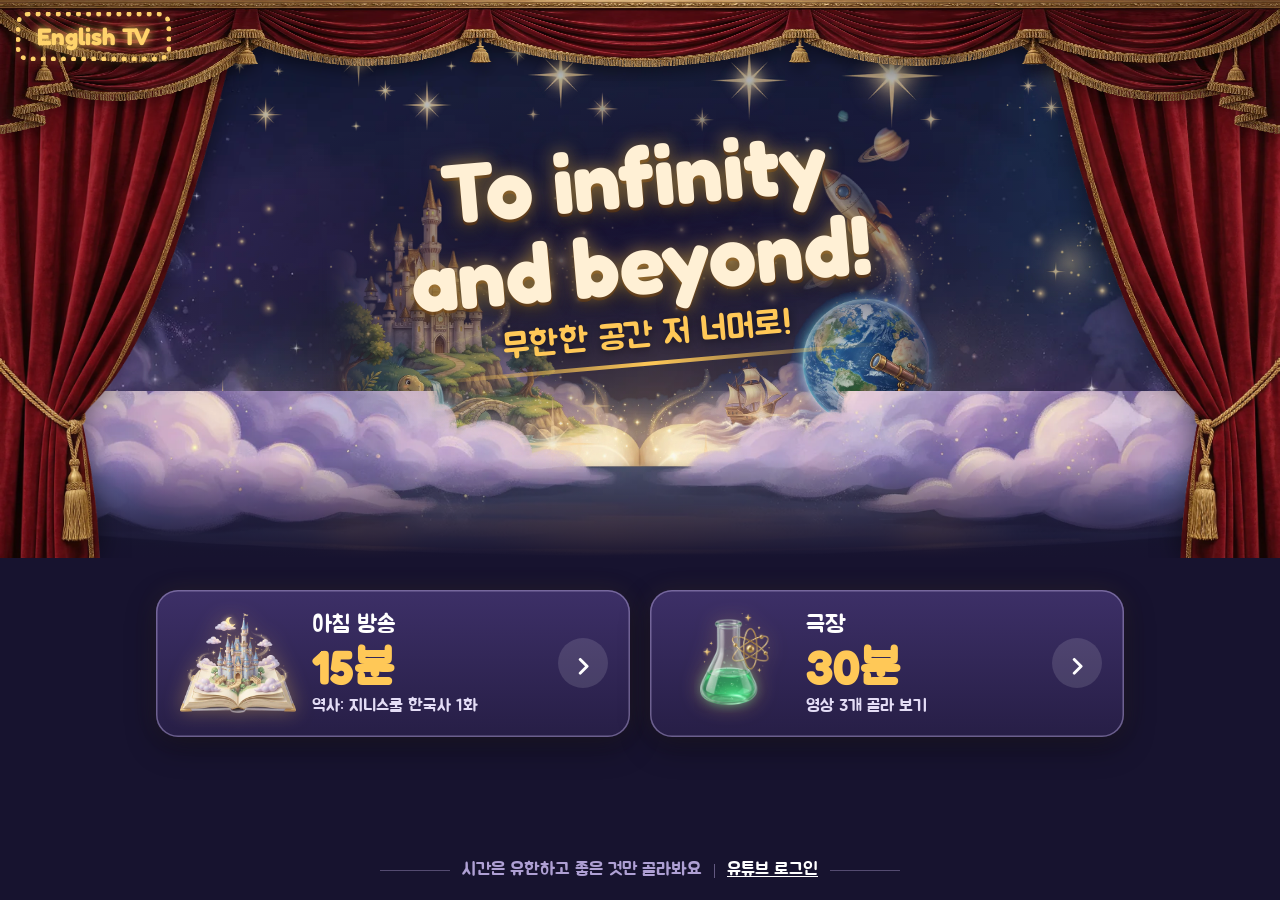
==== index.html @ 9172ce3f "Stage art from generate_imgs; drop the old reference-image assets Co-Authored-By: Claude Opus 5.5 <n" ====
<!doctype html>
<html lang="ko">
<head>
<meta charset="utf-8">
<meta name="viewport" content="width=device-width, initial-scale=1, viewport-fit=cover">
<meta name="apple-mobile-web-app-capable" content="yes">
<meta name="apple-mobile-web-app-title" content="English TV">
<meta name="apple-mobile-web-app-status-bar-style" content="black-translucent">
<meta name="theme-color" content="#1b1533">
<link rel="manifest" href="manifest.json">
<link rel="apple-touch-icon" href="icon-180.png">
<meta name="referrer" content="strict-origin-when-cross-origin">
<title>우리집 English TV</title>
<link rel="preconnect" href="https://fonts.googleapis.com">
<link rel="stylesheet" href="https://fonts.googleapis.com/css2?family=Fredoka:wght@500;600;700&family=Jua&display=swap">
<style>
/* 첫 화면은 작은 극장: 막이 드리운 스크린에 약속 한 줄, 그 앞에 '티켓' 3장. 고른 영상을 끝까지 보면 '다 봤어요' 도장이 찍혀요.
   고르는 화면: 묶음 탭 → 채널별로 영상이 가로로 줄지어 있어요. */
:root {
  --bg: #eef2ff;
  --paper: #ffffff;
  --ink: #1c2b4b;
  --muted: #66759a;
  --line: #d9dff2;
  --coral: #f2545b;
  --sun: #ffc43d;
  --teal: #1fa898;
  --hall: #1b1533;      /* 극장 벽 */
  --hall-2: #2c2456;
  --velvet: #b3123f;    /* 막 */
  --velvet-2: #7e0b2c;
  --bulb: #ffd36b;      /* 간판 전구 */
  --dim: #b4add6;       /* 어두운 바탕의 보조 글씨 */
  --display: "Fredoka", "Jua", system-ui, sans-serif;
  --ko: "Jua", "Fredoka", system-ui, sans-serif;
  color-scheme: light;
}
* { box-sizing: border-box; }
[hidden] { display: none !important; }
html, body { height: 100%; }
body {
  margin: 0; background: var(--hall); color: var(--ink); font-family: var(--ko);
  -webkit-tap-highlight-color: transparent; -webkit-user-select: none; user-select: none;
}
button { font: inherit; color: inherit; }
button:focus-visible { outline: 4px solid var(--sun); outline-offset: 3px; }

/* ---------- 첫 화면 ---------- */
.home {
  min-height: 100%; display: flex; flex-direction: column;
  background: radial-gradient(120% 70% at 50% 18%, var(--hall-2), var(--hall) 70%); color: #fff;
  padding: calc(14px + env(safe-area-inset-top, 0px)) max(16px, env(safe-area-inset-right, 0px)) calc(18px + env(safe-area-inset-bottom, 0px)) max(16px, env(safe-area-inset-left, 0px));
}
.top { display: flex; align-items: center; gap: 10px; }
/* 극장 간판: 점선 테두리가 전구처럼 */
.brand {
  font-family: var(--display); font-weight: 700; font-size: 19px; color: var(--bulb);
  border: 5px dotted var(--bulb); border-radius: 12px; padding: 4px 12px;
  text-shadow: 0 0 10px rgba(255,211,107,.6); filter: drop-shadow(0 0 4px rgba(255,211,107,.45));
}
.timers { margin-left: auto; display: flex; gap: 6px; }
.timerbtn {
  border: 0; border-radius: 999px; background: rgba(255,255,255,.1); color: #fff; padding: 8px 12px; cursor: pointer;
  display: flex; align-items: center; gap: 6px; font-family: var(--ko); font-size: 16px;
  font-variant-numeric: tabular-nums;
}
.timerbtn[aria-pressed="true"] { background: var(--bulb); color: var(--ink); }

.center {
  flex: 1; width: 100%; max-width: 460px; margin: 0 auto;
  display: flex; flex-direction: column; justify-content: center; padding: 44px 0 24px;
}
/* 스크린과 막 */
.theater { position: relative; padding: 0 30px; }
.valance {
  position: absolute; left: 0; right: 0; top: -14px; height: 26px; z-index: 2;
  background:
    radial-gradient(circle at 50% 0, var(--velvet) 13px, transparent 14px) 0 6px / 28px 20px repeat-x,
    linear-gradient(var(--velvet), var(--velvet)) 0 0 / 100% 10px no-repeat;
}
.theater::before, .theater::after {
  content: ""; position: absolute; top: -14px; bottom: -18px; width: 40px; z-index: 1;
  background: repeating-linear-gradient(90deg, var(--velvet) 0 7px, var(--velvet-2) 7px 12px, #cf2453 12px 16px, var(--velvet) 16px 20px);
}
.theater::before { left: 0; border-bottom-right-radius: 70% 26px; }
.theater::after { right: 0; border-bottom-left-radius: 70% 26px; }
.screen {
  background: linear-gradient(#ffffff, #e7e9fb); color: var(--ink); border-radius: 10px;
  padding: 40px 16px 34px; box-shadow: 0 0 70px rgba(170,180,255,.35);
}
.motto-ko { margin: 10px 0 0; text-align: center; font-family: var(--ko); font-size: 16px; color: var(--muted); }
.motto { font-family: var(--display); font-weight: 600; font-size: clamp(29px, 8.2vw, 54px); line-height: 1.12; text-align: center; margin: 0; letter-spacing: -.5px; }
.sub { text-align: center; color: var(--dim); font-size: 18px; margin: 30px 0 22px; }

.tickets { display: flex; flex-direction: column; gap: 16px; }
.ticket {
  --c: var(--coral);
  position: relative; display: flex; align-items: stretch; width: 100%; min-height: 104px;
  border: 0; padding: 0; cursor: pointer; text-align: left; background: var(--paper); color: var(--ink);
  border-radius: 18px; overflow: hidden;
  /* 양옆 반원 홈: 티켓 모양 */
  -webkit-mask: radial-gradient(circle 13px at 0 50%, #0000 97%, #000) left / 51% 100% no-repeat,
                radial-gradient(circle 13px at 100% 50%, #0000 97%, #000) right / 51% 100% no-repeat;
          mask: radial-gradient(circle 13px at 0 50%, #0000 97%, #000) left / 51% 100% no-repeat,
                radial-gradient(circle 13px at 100% 50%, #0000 97%, #000) right / 51% 100% no-repeat;
  transition: transform .12s ease;
}
.ticket:nth-child(2) { --c: var(--sun); }
.ticket:nth-child(3) { --c: var(--teal); }
.ticket:active { transform: scale(.98); }
.ticket .stub { flex: none; width: 40%; background: var(--c); padding: 10px 10px 10px 18px; display: flex; align-items: center; }
.ticket .stub img { width: 100%; aspect-ratio: 16 / 9; object-fit: cover; border-radius: 10px; display: block; background: rgba(255,255,255,.4); }
.ticket .body {
  flex: 1; min-width: 0; padding: 12px 22px 12px 14px; display: flex; flex-direction: column; justify-content: center; gap: 6px;
  border-left: 3px dashed var(--line);
}
.ticket .t { font-family: var(--display); font-weight: 600; font-size: 16px; line-height: 1.2; display: -webkit-box; -webkit-line-clamp: 2; -webkit-box-orient: vertical; overflow: hidden; }
.ticket .m { font-size: 14px; color: var(--muted); white-space: nowrap; overflow: hidden; text-overflow: ellipsis; }
.ticket .bar { height: 6px; border-radius: 3px; background: var(--line); overflow: hidden; }
.ticket .bar i { display: block; height: 100%; background: var(--c); border-radius: 3px; }
/* 빈 티켓 */
.ticket.empty { background: rgba(255,255,255,.04); box-shadow: inset 0 0 0 3px rgba(255,255,255,.16); -webkit-mask: none; mask: none; border-radius: 18px; align-items: center; justify-content: center; color: var(--dim); font-size: 20px; gap: 8px; }
.ticket.empty::before { content: "+"; font-family: var(--display); font-size: 30px; line-height: 1; color: var(--c); }
/* 다 본 티켓: 도장 */
.ticket.done .stub img, .ticket.done .t { opacity: .45; }
.stamp.quit { border-color: #4b587c; color: #4b587c; background: #fff; }
.stamp {
  position: absolute; right: 18px; top: 50%; transform: translateY(-50%) rotate(-14deg);
  border: 3px solid var(--coral); color: var(--coral); border-radius: 12px; padding: 4px 10px;
  font-family: var(--ko); font-size: 20px; background: rgba(255,255,255,.85);
}
.ticket.just .stamp { animation: stamp .45s cubic-bezier(.2,1.6,.4,1) both; }
@keyframes stamp { from { transform: translateY(-50%) rotate(-14deg) scale(2.2); opacity: 0; } }
.ticket.holding::after { content: ""; position: absolute; inset: 0; background: rgba(242,84,91,.25); transform-origin: left; animation: fill 3s linear forwards; }
@keyframes fill { from { transform: scaleX(0); } }

.doors { display: grid; grid-template-columns: 1fr 1fr; gap: 14px; }
.door {
  border: 0; border-radius: 20px; padding: 18px 10px 16px; cursor: pointer; color: #fff;
  background: rgba(255,255,255,.07); box-shadow: inset 0 0 0 2px rgba(255,255,255,.14);
  display: flex; flex-direction: column; align-items: center; gap: 2px; transition: transform .12s ease;
}
.door:active { transform: scale(.97); }
.door .dt { font-size: 21px; }
.door .dm { font-family: var(--display); font-weight: 700; font-size: 34px; color: var(--bulb); line-height: 1.15; }
.door .ds { font-size: 14px; color: var(--dim); text-align: center; line-height: 1.3; min-height: 2.6em; margin-top: 4px; }
/* 타이머 전에는 막이 반쯤 닫혀 있다가, 누르면 열려요 */
.theater::before, .theater::after { transition: width .9s cubic-bezier(.5,0,.2,1); }
.home.idle .theater::before, .home.idle .theater::after { width: 17%; }
.stamps { display: flex; justify-content: center; gap: 18px; margin-top: 26px; }
.spot {
  width: 66px; height: 66px; border-radius: 50%; display: grid; place-items: center; text-align: center;
  border: 3px dashed rgba(255,255,255,.28); font-family: var(--ko); font-size: 13px; line-height: 1.15; color: var(--dim); white-space: nowrap;
}
.spot.done { border: 3px solid var(--coral); color: var(--coral); background: #fff; transform: rotate(-12deg); }
.spot.quit { border: 3px solid #8a93b3; color: #4b587c; background: #fff; transform: rotate(-12deg); }
.habit { text-align: center; color: var(--dim); font-size: 15px; margin: 12px 0 0; }
.cta {
  margin: 28px auto 0; display: block; border: 0; border-radius: 999px; cursor: pointer;
  background: var(--bulb); color: var(--ink); font-family: var(--ko); font-size: 21px; padding: 15px 30px;
}
.undo { display: block; margin: 20px auto 0; border: 0; background: none; color: var(--dim); font-family: var(--ko); font-size: 16px; text-decoration: underline; text-underline-offset: 4px; cursor: pointer; padding: 8px; }
.pundo { color: var(--muted); margin: 6px auto 0; padding: 4px 8px; flex: none; }
.foot { text-align: center; color: var(--dim); font-size: 14px; margin: 0; opacity: .8; }
.foot a { color: var(--dim); }
@media (orientation: landscape) and (min-width: 700px) {
  .center { max-width: 900px; padding-top: 16px; }
  .tickets { flex-direction: row; }
  .ticket { flex-direction: column; min-height: 0;
    -webkit-mask: radial-gradient(circle 13px at 50% 0, #0000 97%, #000) top / 100% 51% no-repeat, radial-gradient(circle 13px at 50% 100%, #0000 97%, #000) bottom / 100% 51% no-repeat;
            mask: radial-gradient(circle 13px at 50% 0, #0000 97%, #000) top / 100% 51% no-repeat, radial-gradient(circle 13px at 50% 100%, #0000 97%, #000) bottom / 100% 51% no-repeat; }
  .ticket .stub { width: 100%; padding: 14px 18px 10px; }
  .ticket .body { border-left: 0; border-top: 3px dashed var(--line); padding: 10px 18px 14px; }
  .ticket.empty { min-height: 200px; }
  .stamp { top: 34%; right: 50%; transform: translate(50%, -50%) rotate(-14deg); }
}
/* 아이패드처럼 큰 화면: 전체를 키우고 가운데에 넉넉히 */
@media (min-width: 700px) and (min-height: 600px) {
  .home { padding-left: max(32px, env(safe-area-inset-left, 0px)); padding-right: max(32px, env(safe-area-inset-right, 0px)); padding-top: calc(22px + env(safe-area-inset-top, 0px)); }
  .brand { font-size: 24px; padding: 5px 16px; }
  .timerbtn { font-size: 19px; padding: 10px 16px; }
  .center { max-width: min(880px, 100%); padding: 24px 0 32px; }
  .theater { padding: 0 64px; }
  .theater::before, .theater::after { width: 60px; }
  .home.idle .theater::before, .home.idle .theater::after { width: 21%; }
  .valance { top: -18px; height: 32px; background:
      radial-gradient(circle at 50% 0, var(--velvet) 16px, transparent 17px) 0 8px / 34px 24px repeat-x,
      linear-gradient(var(--velvet), var(--velvet)) 0 0 / 100% 12px no-repeat; }
  .screen { padding: clamp(40px, 7vh, 80px) 24px clamp(34px, 6vh, 64px); border-radius: 14px; }
  .motto { font-size: clamp(54px, 7vw, 84px); }
  .motto-ko { font-size: 22px; margin-top: 14px; }
  .sub { font-size: 22px; margin: 34px 0 24px; }
  .doors { gap: 24px; }
  .door { padding: 30px 16px 26px; border-radius: 26px; }
  .door .dt { font-size: 28px; }
  .door .dm { font-size: 58px; }
  .door .ds { font-size: 18px; }
  .ticket { min-height: 132px; }
  .ticket .t { font-size: 19px; }
  .ticket .m { font-size: 16px; }
  .ticket.empty { font-size: 24px; }
  .stamp { font-size: 22px; }
  .stamps { gap: 28px; margin-top: 32px; }
  .spot { width: 88px; height: 88px; font-size: 16px; }
  .habit { font-size: 19px; }
  .cta { font-size: 24px; padding: 18px 38px; }
  .undo { font-size: 18px; }
  .foot { font-size: 16px; }
}
@media (orientation: portrait) and (min-width: 700px) {
  .center { max-width: min(720px, 100%); }
  .ticket .stub { width: 32%; }
  .home:not(.idle) .screen { padding: 30px 24px 24px; }
  .home:not(.idle) .motto { font-size: clamp(44px, 6.4vw, 60px); }
  .home:not(.idle) .sub { margin: 26px 0 18px; }
}
@media (orientation: landscape) and (min-width: 700px) and (min-height: 600px) {
  .center { max-width: min(1000px, 100%); }
  .ticket.empty { min-height: 200px; }
  /* 극장이 열리면 스크린을 줄여 티켓과 도장판이 한 화면에 들어오게 */
  .home:not(.idle) .center { padding-top: 18px; }
  .home:not(.idle) .screen { padding: 20px 24px 16px; }
  .home:not(.idle) .motto { font-size: clamp(38px, 4.4vw, 54px); }
  .home:not(.idle) .motto-ko { font-size: 18px; margin-top: 8px; }
  .home:not(.idle) .sub { margin: 24px 0 18px; }
  .home:not(.idle) .ticket .stub { padding: 12px 16px 8px; }
  .home:not(.idle) .stamps { margin-top: 22px; }
}
@media (orientation: landscape) and (max-height: 500px) { .center { padding-top: 22px; } .screen { padding: 18px 16px 14px; } .sub { margin: 20px 0 14px; } }

/* ---------- 고르는 화면 ---------- */
.picker {
  position: fixed; inset: 0; z-index: 10; background: var(--paper); display: flex; flex-direction: column;
  padding: env(safe-area-inset-top, 0px) env(safe-area-inset-right, 0px) 0 env(safe-area-inset-left, 0px);
}
.phead { padding: 10px 16px 0; display: flex; align-items: center; gap: 10px; }
.close { border: 0; background: var(--bg); border-radius: 999px; padding: 9px 16px; font-family: var(--ko); font-size: 17px; cursor: pointer; flex: none; }
.tray { display: flex; gap: 6px; flex: 1; justify-content: center; min-width: 0; }
.slot { width: 64px; aspect-ratio: 16 / 9; border-radius: 8px; box-shadow: inset 0 0 0 2px var(--line); overflow: hidden; border: 0; padding: 0; background: var(--bg); cursor: pointer; flex: 0 1 auto; position: relative; }
.slot img { width: 100%; height: 100%; object-fit: cover; display: block; }
.slot:nth-child(1) { --c: var(--coral); } .slot:nth-child(2) { --c: var(--sun); } .slot:nth-child(3) { --c: var(--teal); }
.slot.on { box-shadow: 0 0 0 3px var(--c); }
.tray.shake { animation: shake .35s; }
@keyframes shake { 25% { transform: translateX(-6px); } 75% { transform: translateX(6px); } }
.ok { border: 0; border-radius: 999px; background: var(--ink); color: #fff; padding: 9px 16px; font-family: var(--ko); font-size: 17px; cursor: pointer; flex: none; }
.ok:disabled { background: var(--line); color: var(--muted); cursor: default; }
.ptabs { display: flex; gap: 8px; overflow-x: auto; padding: 14px 16px 10px; scrollbar-width: none; flex: none; }
.ptabs::-webkit-scrollbar { display: none; }
.ptab { flex: none; border: 0; border-radius: 999px; padding: 9px 15px; background: var(--bg); font-family: var(--ko); font-size: 17px; cursor: pointer; }
.ptab[aria-pressed="true"] { background: var(--g); color: #fff; }
.pbody { flex: 1; overflow-y: auto; -webkit-overflow-scrolling: touch; padding: 4px 0 calc(24px + env(safe-area-inset-bottom, 0px)); }
.chrow { margin: 14px 0 22px; }
.chname { display: flex; align-items: center; gap: 10px; padding: 0 16px; margin: 0 0 10px; font-family: var(--display); font-weight: 600; font-size: 18px; }
.chname img { width: 34px; height: 34px; border-radius: 50%; object-fit: cover; background: var(--bg); flex: none; }
.chname small { font-family: var(--ko); font-size: 13px; color: var(--muted); font-weight: 400; }
.strip { display: flex; gap: 12px; overflow-x: auto; padding: 0 16px 6px; scroll-snap-type: x proximity; scrollbar-width: none; }
.strip::-webkit-scrollbar { display: none; }
.vid { flex: none; width: 168px; border: 0; padding: 0; background: none; text-align: left; cursor: pointer; scroll-snap-align: start; display: flex; flex-direction: column; gap: 6px; }
.vthumb { position: relative; display: block; aspect-ratio: 16 / 9; border-radius: 12px; overflow: hidden; background: var(--bg); }
.vthumb img { width: 100%; height: 100%; object-fit: cover; display: block; }
.dur { position: absolute; right: 6px; bottom: 6px; background: rgba(28,43,75,.85); color: #fff; font-family: var(--display); font-size: 12px; padding: 1px 6px; border-radius: 6px; font-variant-numeric: tabular-nums; }
.vt { font-family: var(--display); font-weight: 500; font-size: 14px; line-height: 1.2; display: -webkit-box; -webkit-line-clamp: 2; -webkit-box-orient: vertical; overflow: hidden; }
.vid.picked .vthumb { box-shadow: 0 0 0 4px var(--c); }
.vid.picked .vthumb::after { content: "✓"; position: absolute; inset: 0; display: grid; place-items: center; background: rgba(28,43,75,.45); color: #fff; font-family: var(--display); font-size: 36px; font-weight: 700; }
.hgrid { display: grid; grid-template-columns: repeat(auto-fill, minmax(150px, 1fr)); gap: 16px 12px; padding: 10px 16px; }
.hgrid .vid { width: auto; }
.vch { font-size: 12px; color: var(--muted); white-space: nowrap; overflow: hidden; text-overflow: ellipsis; }
.note { color: var(--muted); text-align: center; padding: 40px 24px; font-size: 18px; line-height: 1.5; }

/* ---------- 플레이어 ---------- */
.player {
  position: fixed; inset: 0; background: #000; z-index: 20; display: flex; flex-direction: column;
  padding: env(safe-area-inset-top, 0px) env(safe-area-inset-right, 0px) env(safe-area-inset-bottom, 0px) env(safe-area-inset-left, 0px);
}
.pbar { display: flex; align-items: center; gap: 12px; padding: 10px 14px; }
.back { border: 0; border-radius: 999px; background: var(--sun); color: var(--ink); padding: 9px 18px; font-family: var(--ko); font-size: 19px; cursor: pointer; display: flex; align-items: center; gap: 6px; flex: none; }
.now { color: #fff; font-family: var(--display); font-size: 17px; font-weight: 600; min-width: 0; flex: 1; overflow: hidden; text-overflow: ellipsis; white-space: nowrap; }
.timepill { flex: none; color: #fff; background: rgba(255,255,255,.16); border-radius: 999px; padding: 7px 12px; font-family: var(--display); font-variant-numeric: tabular-nums; }
.quit { flex: none; border: 0; border-radius: 999px; background: rgba(255,255,255,.16); color: #fff; padding: 8px 14px; font-family: var(--ko); font-size: 16px; cursor: pointer; }
.stage { flex: 1; min-height: 0; display: flex; align-items: center; justify-content: center; padding: 0 12px 12px; }
.frame { width: 100%; aspect-ratio: 16 / 9; flex: none; }
.frame iframe { width: 100%; height: 100%; border: 0; border-radius: 12px; background: #000; }

/* 다 봤어요 / 시간 끝 */
.cheer, .timeup {
  position: fixed; inset: 0; z-index: 40; display: flex; flex-direction: column; align-items: center; justify-content: center;
  gap: 16px; padding: 24px; text-align: center;
}
.cheer { background: var(--bg); }
.cheer h2, .timeup h2 { font-family: var(--ko); font-weight: 400; font-size: clamp(30px, 8vw, 48px); margin: 0; }
.cheer p { margin: 0; font-size: 19px; color: var(--muted); }
.cheer .big { width: 124px; height: 124px; border-radius: 50%; border: 6px solid var(--coral); color: var(--coral); display: grid; place-items: center; font-family: var(--ko); font-size: 25px; transform: rotate(-12deg); animation: stamp2 .5s cubic-bezier(.2,1.6,.4,1) both; }
@keyframes stamp2 { from { transform: rotate(-12deg) scale(2.4); opacity: 0; } }
.cheer button { margin-top: 10px; border: 0; border-radius: 999px; background: var(--ink); color: #fff; padding: 14px 28px; font-family: var(--ko); font-size: 20px; cursor: pointer; }
.timeup { background: var(--ink); color: #fff; z-index: 50; }
.timeup .moon { width: 110px; height: 110px; }
.timeup p { margin: 0; font-size: 20px; color: #c3cde6; }
.hold { position: relative; overflow: hidden; margin-top: 24px; border: 2px solid rgba(255,255,255,.35); border-radius: 999px; background: transparent; color: #c3cde6; padding: 12px 22px; font-family: var(--ko); font-size: 17px; cursor: pointer; -webkit-touch-callout: none; touch-action: none; }
.hold::before { content: ""; position: absolute; inset: 0; background: rgba(255,196,61,.45); transform: scaleX(0); transform-origin: left; z-index: -1; }
.hold.holding::before { transform: scaleX(1); transition: transform 3s linear; }

@media (prefers-reduced-motion: reduce) {
  .ticket, .ticket.just .stamp, .cheer .big, .tray.shake, .ticket.holding::after, .theater::before, .theater::after, .door { transition: none; animation: none; }
}

/* ===== 무대(2026-11-23 시안 반영): 막이 묶인 극장 너머로 동화·우주·자연·과학의 세계 ===== */
:root { --midnight: #17132f; --theater: #30254f; --gold: #ffc857; --cream: #fff0d5; --lavender: #afa0d4; --sky2: #76bceb; }
body { background: var(--midnight); }
.home { position: relative; padding: 0 0 calc(18px + env(safe-area-inset-bottom, 0px)); background: var(--midnight); }
.home .top { position: absolute; z-index: 6; left: 0; right: 0; top: 0;
  padding: calc(12px + env(safe-area-inset-top, 0px)) max(16px, env(safe-area-inset-right, 0px)) 0 max(16px, env(safe-area-inset-left, 0px)); }
.home .center { padding-left: max(16px, env(safe-area-inset-left, 0px)); padding-right: max(16px, env(safe-area-inset-right, 0px)); padding-top: 0; justify-content: flex-start; max-width: 920px; }
.scene { position: relative; height: clamp(340px, 62vh, 660px); overflow: hidden; transition: height .5s ease; }
.world { position: absolute; inset: 0; width: 100%; height: 100%; display: block; }
.scene::after { content: ""; position: absolute; left: 0; right: 0; bottom: -1px; height: 34%; background: linear-gradient(transparent, var(--midnight)); pointer-events: none; }
.valance2 { position: absolute; z-index: 3; left: 0; right: 0; top: 0; height: 58px;
  background:
    radial-gradient(ellipse 50% 100% at 50% 0, #c3173f 0 55%, #8b0c30 70%, transparent 71%) 0 0 / 150px 58px repeat-x,
    linear-gradient(#a90f3b, #a90f3b) 0 0 / 100% 14px no-repeat;
  filter: drop-shadow(0 4px 6px rgba(0,0,0,.4)); }
.valance2::after { content: ""; position: absolute; left: 0; right: 0; top: 12px; height: 6px; background: linear-gradient(90deg, #e9a913, #ffd76e, #e9a913); opacity: .9; }
.cur { --cs: 1; position: absolute; z-index: 2; top: 0; height: 100%; width: auto; transform: scaleX(var(--cs)); transition: transform 1.5s cubic-bezier(.6,0,.2,1); transform-origin: left center; }
.cur.left { left: -6px; }
.cur.right { right: -6px; transform-origin: right center; }
.home.closed .cur { transform: scaleX(calc(var(--cs) * 3.4)); }
@media (max-width: 639px) {
  .cur { --cs: .6; }
  .scene { height: clamp(320px, 46vh, 420px); }
  .home .foot { font-size: 14px; flex-wrap: wrap; gap: 8px; }
  .home .foot::before, .home .foot::after { display: none; }
}
.title { position: absolute; z-index: 4; left: 50%; top: 17%; transform: translateX(-50%) rotate(-5deg); width: min(86%, 760px); text-align: center; }
.home .motto { color: var(--cream); font-family: var(--display); font-weight: 700; letter-spacing: 0;
  font-size: clamp(36px, 7.2vw, 84px); line-height: 1.02; text-shadow: 0 0 22px rgba(255,200,87,.55), 0 4px 0 rgba(120,60,0,.35); }
.home .motto-ko { color: var(--gold); font-family: var(--ko); font-size: clamp(18px, 4.6vw, 34px); margin: 10px 0 0;
  text-shadow: 0 2px 10px rgba(0,0,0,.45); }
.home .motto-ko::after { content: ""; display: block; width: 62%; height: 4px; margin: 4px auto 0; border-radius: 4px; background: linear-gradient(90deg, transparent, var(--gold), transparent); }
.home .sub { margin: 4px 0 18px; color: var(--lavender); }
.home.idle .sub { display: none; }
.home .center { justify-content: center; }
/* 시간 고르기 카드 */
.home .doors { grid-template-columns: 1fr; gap: 14px; position: relative; z-index: 5; margin-top: -26px; }
.home .door { flex-direction: row; align-items: center; gap: 14px; padding: 14px 16px; text-align: left; border-radius: 22px;
  background: linear-gradient(180deg, rgba(64,50,108,.92), rgba(40,31,72,.92));
  box-shadow: inset 0 0 0 1.5px rgba(175,160,212,.5), 0 10px 30px rgba(0,0,0,.35), 0 0 24px rgba(255,200,87,.08); }
.dicon { width: 84px; height: 70px; flex: none; filter: drop-shadow(0 0 10px rgba(255,200,87,.35)); }
.dtext { display: flex; flex-direction: column; gap: 0; min-width: 0; flex: 1; }
.home .door .dt { font-size: 19px; color: #fff; }
.home .door .dm { font-size: 34px; color: var(--gold); line-height: 1.1; }
.home .door .ds { font-size: 14px; color: #e4ddf6; text-align: left; min-height: 0; margin-top: 2px; }
.chev { flex: none; width: 40px; height: 40px; border-radius: 50%; display: grid; place-items: center; background: rgba(255,255,255,.12); color: #fff; font-family: var(--display); font-size: 28px; line-height: 1; padding-bottom: 3px; }
/* 바닥 문구 */
.home .foot { display: flex; align-items: center; justify-content: center; gap: 12px; color: var(--lavender); opacity: 1; font-size: 15px; padding: 18px 16px 0; }
.home .foot::before, .home .foot::after { content: ""; flex: 0 1 70px; height: 1px; background: rgba(175,160,212,.4); }
.home .foot .bar { width: 1px; height: 14px; background: rgba(175,160,212,.5); }
.home .foot a { color: #fff; }
/* 극장이 열리면 무대를 줄이고 티켓을 위로 */
.home.th .scene { height: clamp(210px, 30vh, 320px); }
.home.th .title { top: 26%; }
.home.th .motto { font-size: clamp(30px, 7vw, 62px); }
.home.th .motto-ko { font-size: clamp(15px, 3.4vw, 22px); }
.home.th .center { padding-top: 6px; }
/* 별 반짝임, 로켓 둥실 */
.tw { animation: twinkle 3s ease-in-out infinite; }
@keyframes twinkle { 50% { opacity: .2; } }
.rocket { animation: floaty 4s ease-in-out infinite; }
@keyframes floaty { 50% { transform: translate(6px, -10px); } }
.sparks { animation: twinkle 2.2s ease-in-out infinite; }
@media (min-width: 640px) {
  .home .doors { grid-template-columns: 1fr 1fr; gap: 20px; }
}
@media (min-width: 700px) and (min-height: 600px) {
  .home .center { max-width: min(1000px, 100%); padding-top: 0; }
  .home .doors { margin-top: -40px; }
  .home .door { padding: 20px 22px; }
  .dicon { width: 120px; height: 100px; }
  .home .door .dt { font-size: 24px; }
  .home .door .dm { font-size: 48px; }
  .home .door .ds { font-size: 17px; }
  .chev { width: 50px; height: 50px; font-size: 34px; }
  .valance2 { height: 74px; background-size: 190px 74px, 100% 18px; }
  .home .foot { font-size: 18px; }
}
@media (orientation: landscape) and (max-height: 500px) { .scene { height: 62vh; } .home .doors { margin-top: -18px; } }
@media (prefers-reduced-motion: reduce) { .tw, .rocket, .sparks { animation: none; } .cur { transition: none; } }
/* ===== 그림 무대(2026-11-23): 별하늘 + 그림책 세계 + 구름 + 벨벳 커튼 ===== */
.scene .sky { position: absolute; inset: 0; background: url(assets/world.webp) center bottom / auto 86% no-repeat, #120d38 url(assets/sky.webp) center bottom / cover no-repeat; }
.sparkles { position: absolute; left: 50%; top: 2%; width: min(92%, 1000px); transform: translateX(-50%); opacity: .7; pointer-events: none; animation: drift 9s ease-in-out infinite; }
@keyframes drift { 50% { transform: translateX(-50%) translateY(-8px); opacity: .95; } }
.clouds { position: absolute; left: 0; bottom: -4%; width: 100%; height: 34%; object-fit: cover; object-position: center bottom; pointer-events: none; }
.valance3 { position: absolute; z-index: 4; left: 0; right: 0; top: 0; height: min(30.7vw, 24%); background: url(assets/valance.webp) center top / 100% 100% no-repeat; filter: drop-shadow(0 6px 8px rgba(0,0,0,.45)); }
.drape { position: absolute; z-index: 3; top: 0; height: 100%; width: clamp(110px, 19vw, 250px); max-width: none; object-fit: cover; transition: transform 1.6s cubic-bezier(.6,0,.2,1); filter: drop-shadow(0 0 14px rgba(0,0,0,.5)); }
.drape.left { left: 0; transform-origin: left center; object-position: left top; }
.drape.right { right: 0; transform-origin: right center; object-position: right top; }
.home.closed .drape { transform: scaleX(2.3); }
.scene::after { height: 18%; z-index: 1; }
.title { z-index: 5; top: 24%; }
.title::before { content: ""; position: absolute; z-index: -1; inset: -28% -12%; background: radial-gradient(closest-side, rgba(16,10,46,.72), rgba(16,10,46,.35) 60%, transparent); border-radius: 50%; }
.home .motto { text-shadow: 0 0 18px rgba(255,200,87,.55), 0 3px 0 rgba(90,40,0,.55), 0 6px 18px rgba(0,0,0,.6); }
@media (max-width: 639px) { .drape { width: 21vw; } }
@media (prefers-reduced-motion: reduce) { .sparkles { animation: none; } .drape { transition: none; } }
.dicon { object-fit: contain; }
</style>
</head>
<body>

<div class="home" id="home">
  <div class="top">
    <span class="brand">English TV</span>
    <div class="timers">
      <button class="timerbtn" id="timerRun" type="button" aria-pressed="true" hidden><span id="timerText"></span></button>
    </div>
  </div>

  <section class="scene" id="scene">
    <!-- 무대: 우주 배경 + 그림책 세계 → 반짝이 → 구름 → 커튼 (그림은 assets/, generate_imgs에서 tools/make_assets.py로 만듦) -->
    <div class="sky" aria-hidden="true"></div>
    <img class="sparkles" src="assets/sparkles.webp" alt="" aria-hidden="true">
    <img class="clouds" src="assets/clouds.webp" alt="" aria-hidden="true">
    <div class="valance3" aria-hidden="true"></div>
    <img class="drape left" src="assets/curtain-left.webp" alt="" aria-hidden="true">
    <img class="drape right" src="assets/curtain-right.webp" alt="" aria-hidden="true">
    <div class="title">
      <h1 class="motto" id="motto" lang="en">To infinity<br>and beyond!</h1>
      <p class="motto-ko" id="mottoKo">무한한 공간 저 너머로!</p>
    </div>
  </section>

  <main class="center">
    <p class="sub" id="sub"></p>
    <!-- 타이머를 눌러야 시작: 아침 방송(15분, 편성표대로) / 극장(30분, 티켓 3장) -->
    <div class="doors" id="doors">
      <button class="door" id="goMorning" type="button"><img class="dicon" src="assets/icon-morning.webp" alt="" aria-hidden="true"><span class="dtext"><span class="dt">아침 방송</span><span class="dm">15분</span><span class="ds" id="morningInfo"></span></span><span class="chev" aria-hidden="true">›</span></button>
      <button class="door" id="goTheater" type="button"><img class="dicon" src="assets/icon-theater.webp" alt="" aria-hidden="true"><span class="dtext"><span class="dt">극장</span><span class="dm">30분</span><span class="ds" id="theaterInfo"></span></span><span class="chev" aria-hidden="true">›</span></button>
    </div>
    <div class="tickets" id="tickets"></div>
    <!-- 도장판: 티켓 3장의 도장 자리. 끝까지 보면 '다 봤어요', 그만두면 '그만 봤어요' -->
    <div class="stamps" id="stamps" hidden></div>
    <p class="habit" id="habit" hidden>끝까지 보는 습관을 들여요</p>
    <button class="cta" id="cta" type="button" hidden></button>
    <button class="undo" id="undo" type="button" hidden>잘못 눌렀나요? 시간 다시 고르기</button>
  </main>

  <p class="foot"><span>시간은 유한하고 좋은 것만 골라봐요</span><span class="bar" aria-hidden="true"></span><a href="https://accounts.google.com/ServiceLogin?service=youtube&amp;continue=https%3A%2F%2Fwww.youtube.com%2F" target="_blank" rel="noopener">유튜브 로그인</a></p>
</div>

<div class="picker" id="picker" hidden>
  <div class="phead">
    <button class="close" id="pClose" type="button">닫기</button>
    <div class="tray" id="tray"></div>
    <button class="ok" id="pOk" type="button" disabled>정했어요</button>
  </div>
  <button class="undo pundo" id="pUndo" type="button" hidden>잘못 눌렀나요? 시간 다시 고르기</button>
  <nav class="ptabs" id="ptabs" aria-label="묶음"></nav>
  <div class="pbody" id="pbody"></div>
</div>

<div class="player" id="player" hidden>
  <div class="pbar">
    <button class="back" id="back" type="button">
      <svg width="18" height="18" viewBox="0 0 24 24" aria-hidden="true"><path d="M15 5l-7 7 7 7" stroke="currentColor" stroke-width="3.2" fill="none" stroke-linecap="round" stroke-linejoin="round"/></svg>
      돌아가기
    </button>
    <div class="now" id="now"></div>
    <span class="timepill" id="timePill" hidden><span id="pillText"></span></span>
    <button class="quit" id="quitBtn" type="button" hidden>그만 볼래요</button>
  </div>
  <div class="stage"><div class="frame" id="frame"></div></div>
</div>

<div class="cheer" id="cheer" hidden>
  <div class="big" id="cheerStamp" aria-hidden="true">다 봤어요</div>
  <h2 id="cheerTitle">끝까지 봤어요!</h2>
  <p id="cheerMsg"></p>
  <button type="button" id="cheerOk">좋아요</button>
</div>

<div class="timeup" id="timeUp" hidden>
  <svg class="moon" viewBox="0 0 24 24" aria-hidden="true"><path d="M20 14.5A8.5 8.5 0 0 1 9.5 4a8.5 8.5 0 1 0 10.5 10.5z" fill="#ffc43d"/><circle cx="17" cy="5" r="1.2" fill="#fff"/><circle cx="20.5" cy="9" r=".8" fill="#fff"/></svg>
  <h2>오늘 영상은 여기까지!</h2>
  <p id="timeUpMsg">영상 잘 봤어요</p>
  <button class="hold" id="holdBtn" type="button">엄마 아빠가 3초 꾹 누르면 닫혀요</button>
</div>

<script>
/* ============================================================
   채널 관리: 여기만 고치면 됩니다.
   - 채널을 빼려면 그 줄을 지우거나 앞에 // 를 붙이세요.
   - 채널을 추가하려면 같은 모양으로 한 줄 넣으세요(id = UC로 시작하는 채널 ID).
   - 고르는 화면의 영상 목록(pool.json)은 매일 새벽 GitHub가 이 목록을 보고 새로 만듭니다.
   ============================================================ */
const GROUPS = [
  { key: "words",   label: "말과 이야기",   color: "#7b5cd6" },
  { key: "science", label: "과학과 수",     color: "#f07b2b" },
  { key: "nature",  label: "자연",          color: "#1fa868" },
  { key: "world",   label: "세계와 문화",   color: "#2f7fe0" },
  { key: "make",    label: "만들기와 요리", color: "#e2474f" },
  { key: "arts",    label: "음악과 미술",   color: "#d1489b" },
];

const IMG = "https://yt3.googleusercontent.com/";
const CHANNELS = [
  // 말과 이야기
  { cat: "words", name: "Storyline Online",  id: "UCnBdzaRy-Ky9Vh54XJlFz1Q", img: "h11i0p5FnpjJ9RQAjNnrc_qi5Q8f3pbv2M685hyQjkobZZi3CenpaFVByZ6A-_d2ZZNUEnEh" },
  { cat: "words", name: "Arthur",            id: "UCSPzXeCRf12qayHCAtuffzw", img: "r3YrwudcbU5JW63Gh37EkoRh2Dq_dnZD96Y15c2Jb9o_qic4XBzOwoQhBJbAofrabE21EBgl" },
  { cat: "words", name: "WordGirl",          id: "UCAtaHJKIm3K9XnvHtdkVWyQ", img: "xIiLuyTI6F7BjAkokFnpzaVoEhJE2jGwhxsyv5nA0Hdqs5EVO5W-YzibYHR5RT9tJsF2SpxRWA" },
  { cat: "words", name: "Bluey",             id: "UCVzLLZkDuFGAE2BGdBuBNBg", img: "6bBUQ32f2n9uU-PdmNrKZ3vh9bseOtTKApdriAaHvUw6DG4fDv5DQmLHDP_IWqeVkcZvIAgMmh4" },
  { cat: "words", name: "Peppa Pig",         id: "UCAOtE1V7Ots4DjM8JLlrYgg", img: "13Y1jOLVSE09l52UWslwmQdEGEK2MJYE6VxGb_cgGOsZKJbBGUvCFt8ivnCEv4sOG_tNJQl4_2c" },
  { cat: "words", name: "Charlie and Lola",  id: "UCG-raE4Js-td8_muMlcveaQ", img: "NgVwnEQpLypKwLrSUJTx3LkR_5KU5Ayn6acmNRBBXTjq-6jNcrVBmU_mL5ewouBzTo0twvRrig" },
  { cat: "words", name: "Caillou",           id: "UC4yQCVlLhTmOqX5kUkAGr0g", img: "ytc/AIdro_k3_D-rX9Y-SRAnxmtHA0JZNlPtZeFJ6Rf6deYZFOjkpkg" },
  // 재생목록 하나만 쓰는 항목: list = 재생목록 ID, video = 대표 그림으로 쓸 영상 ID
  { cat: "words", name: "동화로 듣는 탈무드", lang: "한국어", list: "PLbg_P_ae3xhVjusc70u0RJ93wDrG8bwog", video: "oYGohhQl1WQ" },
  { cat: "words", name: "단비동화 탈무드",   lang: "한국어", list: "PLkeAC1CbGV-u3M-z0iiFXvolP6S2HM1Gv", video: "TKquci0i0_I" },
  // 영상 ID를 직접 적은 항목(길이와 상관없이 목록에 들어가요)
  { cat: "words", name: "혜니동화나라 탈무드", lang: "한국어", videos: ["akP2V-453rQ", "jbIrVkKbMok", "O-LLKcgrdkQ", "nifOZPJ3fA8"] },
  { cat: "words", name: "헉깨비 고사성어",   lang: "한국어", list: "PLcNnMnG-Hsia5Ip-dwcyefXZCYErjD97p", video: "wqK-rR8O5UM" },
  { cat: "words", name: "밝은한자 고사성어", lang: "한국어", list: "PLzgLTFwcfJNkWMAcotiNDGwXOTNq9T96F", video: "TyRKcQSZn58" },
  // 과학과 수
  { cat: "science", name: "Odd Squad",       id: "UCNTJoDF--ZRdsls2HOKAwRw", img: "EZFWekT4NTJ4GehUtXOszk6hCdlHV8bJa9cEGTTnZhGfbomhF0oGHDkq5zb9hcxYRjPah5V7FS0" },
  { cat: "science", name: "Numberock",       id: "UCt9SZgFExNwWTH5T_JnyF-A", img: "l3A_J_7z0uGBRLtCW9vdkzI1MrQM3jCIlNm0yI9NzTK8oTuoUlsnvJXewD2A5qejocOVVdKAsA" },
  { cat: "science", name: "Scratch Garden",  id: "UC8NFs-VWUsyuq4zaYVVMgCQ", img: "ytc/AIdro_kupcu37YBC-tZ4u6E75DlaBZqvmxJz3kSIRDgnAgwarBg" },
  // 일상의 기술: 문, 자물쇠, 에스컬레이터처럼 늘 보는 것들이 어떻게 움직이는지(3D 그림)
  { cat: "science", name: "Jared Owen",      id: "UCbsfyGlrjrKQC0gbzK0-EiA", img: "ytc/AIdro_lnka0eFfoMdjhx8et8o7xqHGPma7jNXZXHBosNugHX5zHm" },
  { cat: "science", name: "Dr. Binocs",      id: "UCxlJ45KjG4XVcQ_hd8j227A", img: "ytc/AIdro_lTFIu2b6QlZMJHCQ2F3--ukEBs8fd_tEahtv38sm8WwME" },
  { cat: "science", name: "SciShow Kids",    id: "UCRFIPG2u1DxKLNuE3y2SjHA", img: "9RKKCG2JPialTt7Aks6PPjLuETae_Yf-_Und4NERTGdn4tHV7xCr1JzJQc0-ir63DYcvK_cYTA" },
  { cat: "science", name: "TheDadLab",       id: "UCc_-hy0u9-oKlNdMKHBudcQ", img: "ytc/AIdro_kKKrC5qZARKGI9RERzcNOfgQiYdlwXF_sJgQV5njk7" },
  { cat: "science", name: "Hot Wheels",      id: "UClbYzBq_iCnk4Vg4HF1MhfQ", img: "ytc/AIdro_na56mT3DPV74DYPweyFjjbSYy5CinvkWbRoHt7w1pmKA8" },
  { cat: "science", name: "Blaze and the Monster Machines", id: "UCmWZB57dUwFfj847-4y63JA", img: "ytc/AIdro_knRxLbMmf2yeHtIw9UGHp9CvzT80VWtQaBKKRkoK04br8" },
  { cat: "science", name: "Handyman Hal",    id: "UC8KyyhPfL4v2sZGbcGg7b7Q", img: "os-r8D3c2crOONshx0klpBAETlB9dLIANJEqm-AKMZ0Nz4rSgUeqZILdtZwKEZ6Wquk1Uta5gw" },
  { cat: "science", name: "Blippi",          id: "UC5PYHgAzJ1wLEidB58SK6Xw", img: "5RLphM956w5pfV843mKs401NNeshKiq70_KBwHdLVAhdTl323Q_qc1fxZcvyilx7pL_Rij3V" },
  // 자연
  { cat: "nature", name: "Nat Geo Kids",     id: "UCXVCgDuD_QCkI7gTKU7-tpg", img: "GsBWcfJJbCKMQ-ndyaeLPqIwfqvU2dughQEl0eGRP8MfvML-HIl5HK_vamdjOWzbvMSLdLINGA" },
  { cat: "nature", name: "Wild Kratts",      id: "UCxEmDFo1yUbbxjEb9RjitVA", img: "p9M4GrXcdLpXy_6zMYvV5TiQ_iOIbZ6snX8FGhhy3yh0hSxOOwyJlpRVu2VHSZKchX4hI7wGaQ" },
  { cat: "nature", name: "Octonauts",        id: "UCXLLQkbYE-G9jYrra7R4Qsw", img: "45UOB3Elk3cgr5-TeFn33Msq314WsYpOHVCh6GaxTDflu76S5F04jFgA26l1xRYhFL9wduLI3w" },
  { cat: "nature", name: "Puffin Rock",      id: "UCBx2mmZhRBkPC2MK4bqcSHQ", img: "ePxZdelGH9UpfOgxN9h2lpYEiceoMcOGVggH1xbr4WvTFiuu3WSTPH5g32IMQCZD2vUcOHwQow" },
  { cat: "nature", name: "Maddie Moate",     id: "UCQ0_JQL4wdQd-Xe5hC4PwTg", img: "MVa_Smg9PxfpYeJ10ZZRD3ctucMJXTf7BqQYw3RgPBfyvxK_aZiAg1rTRIihCYrDXHI6AJRM" },
  // 세계와 문화: 체스, 나라와 지리, 여행, 역사
  { cat: "world", name: "ChessKid",          id: "UCj_-bWUM8fK-PEQCNFwWq8w", img: "Qc5UUU0KviisiqZ1z24tOhpN2ZNnCgrTHDMyToHvWXK5Gj1KyDxGBq3JTDL619WB87hKNy9H" },
  { cat: "world", name: "KLT Geography",     id: "UCjE9oosITb_DAI8EMcsQ5TA", img: "9h2Q9jhCXmgOUB-a0mbGIE-qs0kpjx0upsbbzjU6C20TYw_FZRytjTJJzCJ9auFGEO69GneH" },
  { cat: "world", name: "Rick Steves' Europe", id: "UCchgIh8Tc4sTmBfnMQ5pDdg", img: "OYyMulKZzeJKBhYDurOlfK7FpXnOenRCodtY4AFp2l7SCjQcEdVgq1qxPTFuno3gCQzL8t2N" },
  { cat: "world", name: "Homeschool Pop",    id: "UCfPyVJEBD7Di1YYjTdS2v8g", img: "yENC7nbCi2IqwCeDy8T7Kzpcubxt-iz_yR69dlKGXvwufaEJIbk7iYYseVAqMAAoLNrs4hjR" },
  { cat: "world", name: "지니스쿨 역사",      lang: "한국어", id: "UCvkLnjWQIntS0pnreTEfP_g", img: "ytc/AIdro_kZz4gcXFGhdi9glyffWVM94lS1RkDWN7YsFdw8JBAzXg" },
  // EBS 공식 재생목록(영상 하나에 2편씩 묶여 있어 17~27분)
  { cat: "world", name: "역사가 술술 (EBS)",  lang: "한국어", list: "PLKDPDirFfxZRtCM_d7IHMbenIaftX2LPf" },
  { cat: "world", name: "시간을 달리는 세계사 (EBS)", lang: "한국어", list: "PLKDPDirFfxZS8L33EQ0-_RHzlNzzFFDwA" },
  // 만들기와 요리
  { cat: "make", name: "Brick Experiment Channel", id: "UClsFdM0HzTdF1JYoraQ0aUw", img: "ytc/AIdro_m8-EAIC1BpP1XGw_bY5ECY9aO4x9jikMRjJH-aSJQp0-w" },
  { cat: "make", name: "Brick Science",      id: "UCpQB577lHFyWTyvrS73Ldlg", img: "m4vb2DtUm-T2yQp4WzHqD-9bqyMx145NEvyfb7NgarayJJ-6BWZAq7tsNHiyBSlKaDFZnA43jZQ" },
  { cat: "make", name: "Brickitect",         id: "UC-LJgOHir8UyxoboIe-cQZA", img: "ytc/AIdro_ktP-gMPGAt3-Ni9b35KsYp63odjYq1uVrMCcILTWwcng8" },
  { cat: "make", name: "Food Fusion Kids",   id: "UCqpsITAmYlQttezQ7puHwNQ", img: "ytc/AIdro_nCIH1Rh3MJ10q4AqEpMogzq0NpzEYjU-fId6gXuj5YbQ" },
  { cat: "make", name: "Susie's Cooking Show", id: "UCHnkyuuXhnMAmlMLrt2RFoA", img: "ytc/AIdro_nwkNKxNBoRAdn8BdSzDK7t3ihaJke8J74sytFMUxNBtA" },
  // 음악과 미술
  { cat: "arts", name: "Super Simple Songs", id: "UCLsooMJoIpl_7ux2jvdPB-Q", img: "x7yHOvSWKX_olv_pgx1Ou4SsHI_eOg27sXy9jbNO15rHMG3y425LnmFIyoxDyvLA8Qi3k_0rWw" },
  { cat: "arts", name: "Jack Hartmann",      id: "UCVcQH8A634mauPrGbWs7QlQ", img: "dBGALgiaMfeeHDUW5Vy5W8C8bSdre4ryyx8FMZ8XO_twhhC1GCxivReJS44Eto4rKqfQn9JutA" },
  { cat: "arts", name: "Tiny Classics",      id: "UCvOtmWdfkbbwt7QTIgrzg6A", img: "n4v1IaBcZ9fII_WlQzhhKgUj3nbmBb7IrlCUjn-_2NXCZe-_DF5If_dIDmN3RCxUKEGR09xo" },
  { cat: "arts", name: "Hoffman Academy",    id: "UCiKUKTMbojTIPGWPR_eec9w", img: "ytc/AIdro_k7nkDz_7FJT-KZbUp73cFIT27Uo9rs-kLDcAW4OXPcOFM" },
  { cat: "arts", name: "Art with Mati & Dada", id: "UCR2NlUr0yPuqRxZN_7ItHog", img: "ytc/AIdro_kCidg6giqynBzGn5421GzAeZ_I-XL6LDiBolPCwptkFrM" },
  { cat: "arts", name: "Tate Kids",          id: "UCYvsK26rzlH5F_s1BmIwQbw", img: "ytc/AIdro_nszVp4ArfmJUjZD0k0BFONcXVUJFl92SIRmnmpXTotIA" },
  { cat: "arts", name: "Art for Kids Hub",   id: "UC5XMF3Inoi8R9nSI8ChOsdQ", img: "2v2xIGZEuGhqBC5wVyqgal0UMtyClFzVVOw7brPTSPtR_Sii_k1BehSxI-e5X_FiKu7nkF36IR4" },
  { cat: "arts", name: "GoNoodle",           id: "UC2YBT7HYqCbbvzu3kKZ3wnw", img: "ytc/AIdro_lpPsraLlE6yw-vcFVQ7b64fIW-0jEkKgzL5eHc3Xv2zVk" },
  { cat: "arts", name: "Cosmic Kids Yoga",   id: "UC5uIZ2KOZZeQDQo_Gsi_qbQ", img: "Yc9p76OfTXkdYN5f0iGJqpfmgTZxZkmwvwmL6S7s63QA8UTuBFyBfjL6xYpsX-XdGiKqxfGWkQ" },
];
CHANNELS.forEach(ch => { ch.key = ch.list || ch.id || ch.videos.join(","); });

/* 아침 방송 편성표 (요일: 0=일, 1=월 … 6=토)
   lists = 순서대로 이어 볼 재생목록들, mix = 순서 없이 번갈아 볼 채널들 */
const SERIES = {
  A: { label: "이야기", days: [1, 3, 5], name: "Charlie and Lola", lang: "en",
       lists: ["PLXiSgDwSRPokG4BfaAtLneCYC3qNchRjM"] },
  B: { label: "레고", days: [2, 4], name: "레고 시간", lang: "en",
       mix: ["UClsFdM0HzTdF1JYoraQ0aUw", "UCpQB577lHFyWTyvrS73Ldlg", "UC-LJgOHir8UyxoboIe-cQZA"] },
  C: { label: "역사", days: [0, 6], name: "지니스쿨 한국사", lang: "ko",
       lists: ["PL9963YeJsUgAM8gikh9PNPXDdEBKuEyCn",   // 선사·청동기·철기
               "PL9963YeJsUgDuiy6AIEco3LM0cHGpoEXJ",   // 삼국
               "PL9963YeJsUgBX5XPxMt4px4KfSyftq0Ui",   // 남북국
               "PL9963YeJsUgA6TThkxrH_ZH59LpyqHbTV",   // 고려
               "PL9963YeJsUgDDsD8h03NdygEp7Arkh_b6",   // 조선
               "PL9963YeJsUgD_VrhCgmb8Tmcb3XtOlWof"] },// 근현대
};
/* SERIES END */
/* ============================================================ */

const $ = s => document.querySelector(s);
const esc = t => String(t).replace(/[&<>"']/g, c => ({ "&": "&amp;", "<": "&lt;", ">": "&gt;", '"': "&quot;", "'": "&#39;" }[c]));
const thumb = id => `https://i.ytimg.com/vi/${id}/mqdefault.jpg`;
const mmss = s => Math.floor(s / 60) + ":" + String(Math.floor(s % 60)).padStart(2, "0");
const SLOT_COLORS = ["var(--coral)", "var(--sun)", "var(--teal)"];
const store = {
  get(k, d) { try { const v = localStorage.getItem(k); return v == null ? d : JSON.parse(v); } catch { return d; } },
  set(k, v) { try { v == null ? localStorage.removeItem(k) : localStorage.setItem(k, JSON.stringify(v)); } catch {} },
};

/* ---------- 상태 ----------
   basket  = { items: [고른 영상 3개], locked: 정했는지 }
   prog    = { 영상ID: { pos: 이어볼 위치, seen: 실제로 본 초, done: 다 봤는지 } }
   history = 끝까지 본 영상들(최근 것이 앞) → '다시 보기' */
let basket = store.get("basket", { items: [], locked: false });
let prog = store.get("prog", {});
let history = store.get("history", []);
const saveBasket = () => store.set("basket", basket);
let POOL = [], SERIES_EPS = {};

fetch("pool.json", { cache: "no-cache" }).then(r => r.json())
  .then(d => { POOL = d.videos || []; SERIES_EPS = d.series || {}; renderHome(); if (!$("#picker").hidden) renderPicker(); })
  .catch(() => {});

/* ---------- 아침 방송 ----------
   오늘 요일의 시리즈를 이어서 틀어요. 한 화가 끝나면 다음 화, 15분이 되면 멈추고 다음 방송에 그 자리부터. */
let sprog = store.get("sprog", {});   // { A: { i: 몇 번째 화, pos }, B: { seen: [본 영상], cur, pos } }
const todayKey = () => { const d = new Date().getDay(); return Object.keys(SERIES).find(k => SERIES[k].days.includes(d)) || "A"; };
function episodes(k) {
  const s = SERIES[k];
  if (s.lists) { const seen = new Set(); return s.lists.flatMap(l => SERIES_EPS[l] || []).filter(e => !seen.has(e.id) && seen.add(e.id)); }
  const per = s.mix.map(key => POOL.filter(v => v.key === key)), out = [];
  for (let i = 0; i < 30; i++) per.forEach(a => a[i] && out.push(a[i]));   // 채널을 번갈아
  return out;
}
function nextEp(k) {
  const eps = episodes(k), p = sprog[k] || {};
  if (!eps.length) return null;
  if (SERIES[k].lists) { const i = (p.i || 0) % eps.length; return { ep: eps[i], no: i + 1 }; }
  const seen = new Set(p.seen || []);
  return { ep: eps.find(e => e.id === p.cur) || eps.find(e => !seen.has(e.id)) || eps[0] };
}
function advanceEp(k) {
  const p = sprog[k] || {};
  if (SERIES[k].lists) sprog[k] = { i: (p.i || 0) + 1, pos: 0 };
  else sprog[k] = { seen: [...(p.seen || []), p.cur].filter(Boolean).slice(-300), cur: null, pos: 0 };
  store.set("sprog", sprog);
}
function nextEps(k, count) {
  const eps = episodes(k), p = sprog[k] || {}, s = SERIES[k];
  let list;
  if (s.lists) { const i = p.i || 0; list = eps.slice(i, i + count).map((e, j) => ({ ...e, no: i + j + 1 })); }
  else { const seen = new Set(p.seen || []); const first = eps.find(e => e.id === p.cur);
         list = [first, ...eps.filter(e => !seen.has(e.id) && e.id !== p.cur)].filter(Boolean).slice(0, count); }
  return list.map(e => {
    const v = { id: e.id, title: e.no ? `${e.no}화 ${e.title}` : e.title, ch: e.ch || s.name, key: e.key || "series:" + k, cat: e.cat || null, sec: e.sec };
    seriesCards[v.id] = v; return v;
  });
}
// 오후 극장에서 끝까지 본 영상이 아침 방송 시리즈에 있으면, 아침 방송도 그다음부터
function syncSeries(id) {
  for (const k of Object.keys(SERIES)) {
    const s = SERIES[k], p = sprog[k] || {};
    if (s.lists) {
      const idx = episodes(k).findIndex(e => e.id === id);
      if (idx >= (p.i || 0)) sprog[k] = { i: idx + 1, pos: 0 };
    } else if (episodes(k).some(e => e.id === id)) {
      sprog[k] = { seen: [...(p.seen || []), id].slice(-300), cur: p.cur === id ? null : p.cur, pos: p.cur === id ? 0 : (p.pos || 0) };
    }
  }
  store.set("sprog", sprog);
}
function epLabel(k, n) { const s = SERIES[k]; return `${s.label}: ${s.name}${n && n.no ? ` ${n.no}화` : ""}`; }
function playMorning() {
  if (timeUp || mode !== "morning" || !timerEnd) return;
  const k = todayKey(), n = nextEp(k);
  if (!n) { alert("방송을 불러오는 중이에요. 잠시 뒤에 다시 눌러 주세요."); return; }
  if (!SERIES[k].lists) { sprog[k] = { ...(sprog[k] || {}), cur: n.ep.id }; store.set("sprog", sprog); }
  playVideo({ ...n.ep, series: k, no: n.no });
}
function onEpisodeEnd() {
  const k = cur.series; advanceEp(k);
  const n = nextEp(k); if (!n) return closePlayer();
  if (!SERIES[k].lists) { sprog[k].cur = n.ep.id; store.set("sprog", sprog); }
  cur = { ...n.ep, series: k, no: n.no }; lastT = 0;
  $("#now").textContent = cur.title;
  try { player.loadVideoById(cur.id, 0); } catch {}
}

/* ---------- 첫 화면 ---------- */
// 다 봤거나(done) 그만뒀으면(quit) 그 티켓은 쓴 것
const isDone = v => !!(v && prog[v.id] && (prog[v.id].done || prog[v.id].quit));
const isQuit = v => !!(v && prog[v.id] && prog[v.id].quit);
function renderHome(justId) {
  const m = timerEnd ? mode : null;
  $("#home").classList.toggle("idle", !m);
  $("#home").classList.toggle("th", m === "theater");
  $("#undo").hidden = !inGrace();
  $("#doors").hidden = !!m;
  $("#tickets").hidden = $("#stamps").hidden = $("#habit").hidden = m !== "theater";
  if (m !== "theater") {
    const k = todayKey();
    $("#motto").innerHTML = m === "morning" ? "아침 방송<br>시작했어요" : "To infinity<br>and beyond!";
    $("#mottoKo").hidden = m === "morning";
    $("#morningInfo").textContent = epLabel(k, nextEp(k));
    const left = basket.items.filter(v => !isDone(v)).length;
    $("#theaterInfo").textContent = basket.locked && left ? `티켓 ${left}장 남았어요` : "영상 3개 골라 보기";
    $("#sub").textContent = m === "morning" ? epLabel(k, nextEp(k)) : "어떤 시간으로 시작할까요?";
    $("#cta").hidden = m !== "morning"; $("#cta").textContent = "방송 이어 보기";
    return;
  }
  $("#motto").innerHTML = "To infinity<br>and beyond!"; $("#mottoKo").hidden = false;
  const items = basket.items, doneN = items.filter(isDone).length;
  $("#stamps").innerHTML = [0, 1, 2].map(i => {
    const v = items[i];
    if (isQuit(v)) return '<span class="spot quit">그만<br>봤어요</span>';
    if (isDone(v)) return '<span class="spot done">다<br>봤어요</span>';
    return '<span class="spot" aria-label="빈 도장 자리"></span>';
  }).join("");
  $("#tickets").innerHTML = [0, 1, 2].map(i => {
    const v = items[i];
    if (!v) return `<button class="ticket empty" type="button" data-i="${i}">골라 담기</button>`;
    const p = prog[v.id] || {}, done = isDone(v);
    const pct = v.sec ? Math.min(100, Math.round((p.pos || 0) / v.sec * 100)) : 0;
    return `<button class="ticket${done ? " done" : ""}${justId === v.id ? " just" : ""}" type="button" data-i="${i}">
      <span class="stub"><img src="${thumb(v.id)}" alt="" referrerpolicy="no-referrer"></span>
      <span class="body">
        <span class="t">${esc(v.title)}</span>
        <span class="m">${esc(v.ch)}, ${mmss(v.sec)}</span>
        ${!done && pct > 0 ? `<span class="bar"><i style="width:${pct}%"></i></span>` : ""}
      </span>
      ${done ? (isQuit(v) ? '<span class="stamp quit">그만 봤어요</span>' : '<span class="stamp">다 봤어요</span>') : ""}
    </button>`;
  }).join("");

  const cta = $("#cta");
  if (!basket.locked) {
    $("#sub").textContent = items.length ? `${3 - items.length}개 더 골라요` : "보고 싶은 영상 3개를 골라 담아요";
    cta.hidden = false; cta.textContent = items.length ? "마저 고르기" : "영상 3개 고르기";
  } else if (doneN === 3) {
    $("#sub").textContent = "티켓 3장을 다 썼어요. 새로 고를 수 있어요!";
    cta.hidden = false; cta.textContent = "새로 3개 고르기";
  } else {
    $("#sub").textContent = doneN ? `티켓이 ${3 - doneN}장 남았어요` : "티켓을 눌러서 봐요";
    cta.hidden = true;
  }
}

$("#goMorning").addEventListener("click", () => { startTimer(15, "morning"); playMorning(); });
$("#goTheater").addEventListener("click", () => {
  startTimer(30, "theater");
  if (!basket.locked) openPicker();
});
$("#cta").addEventListener("click", () => {
  if (mode === "morning") return playMorning();
  if (basket.locked && basket.items.every(isDone)) {
    basket.items.forEach(v => delete prog[v.id]); store.set("prog", prog);
    basket = { items: [], locked: false }; saveBasket();
  }
  openPicker();
});

// 티켓 누르기: 정했으면 재생, 아직이면 고르기. 엄마 아빠는 3초 꾹 눌러서 티켓을 뺄 수 있어요.
let tHold = null, tHeld = false;
$("#tickets").addEventListener("pointerdown", e => {
  const t = e.target.closest(".ticket:not(.empty)"); if (!t) return;
  tHeld = false; t.classList.add("holding");
  tHold = setTimeout(() => {
    tHeld = true; t.classList.remove("holding");
    const i = +t.dataset.i, v = basket.items[i];
    if (v && confirm(`'${v.title}' 티켓을 뺄까요?`)) {
      basket.items.splice(i, 1); basket.locked = false; delete prog[v.id];
      store.set("prog", prog); saveBasket(); renderHome();
    }
  }, 3000);
});
["pointerup", "pointerleave", "pointercancel"].forEach(ev => $("#tickets").addEventListener(ev, () => {
  clearTimeout(tHold); document.querySelectorAll(".ticket.holding").forEach(t => t.classList.remove("holding"));
}));
$("#tickets").addEventListener("contextmenu", e => e.preventDefault());
$("#tickets").addEventListener("click", e => {
  const t = e.target.closest(".ticket"); if (!t) return;
  if (tHeld) { tHeld = false; return; }
  const v = basket.items[+t.dataset.i];
  if (!basket.locked || !v) return openPicker();
  if (!isDone(v)) playVideo(v);
});

/* ---------- 고르는 화면 ---------- */
let ptab = store.get("ptab", "words");
function openPicker() { if (timeUp || mode !== "theater" || !timerEnd) return; $("#picker").hidden = false; renderPicker(); }
// 처음 1분 동안 고르는 화면의 '닫기' 옆에 되돌리기 버튼
setInterval(() => { $("#pUndo").hidden = $("#picker").hidden || !inGrace(); }, 1000);
function closePicker() { $("#picker").hidden = true; renderHome(); }
$("#pClose").addEventListener("click", closePicker);
$("#pUndo").addEventListener("click", cancelTimer);
$("#pOk").addEventListener("click", () => {
  if (basket.items.length < 3) return;
  basket.locked = true; saveBasket(); closePicker();
});

function renderTray() {
  $("#tray").innerHTML = [0, 1, 2].map(i => {
    const v = basket.items[i];
    return `<button class="slot${v ? " on" : ""}" type="button" data-i="${i}" aria-label="${v ? esc(v.title) + " 빼기" : "빈 칸"}">${v ? `<img src="${thumb(v.id)}" alt="" referrerpolicy="no-referrer">` : ""}</button>`;
  }).join("");
  $("#pOk").disabled = basket.items.length < 3;
}
function vidCard(v, withCh) {
  const i = basket.items.findIndex(b => b.id === v.id);
  return `<button class="vid${i >= 0 ? " picked" : ""}" type="button" data-id="${v.id}" style="--c:${SLOT_COLORS[i] || ""}">
    <span class="vthumb"><img src="${thumb(v.id)}" alt="" loading="lazy" referrerpolicy="no-referrer"><span class="dur">${mmss(v.sec)}</span></span>
    <span class="vt">${esc(v.title)}</span>
    ${withCh ? `<span class="vch">${esc(v.ch)}</span>` : ""}
  </button>`;
}
function avatar(ch) {
  if (ch.img) return `${IMG}${ch.img}=s88-c-k-c0x00ffffff-no-rj`;
  const v = ch.video || (ch.videos && ch.videos[0]) || (POOL.find(p => p.key === ch.key) || {}).id;
  return v ? thumb(v) : "";
}
function renderPicker() {
  renderTray();
  const tabs = [{ key: "series", label: "아침 방송 이어 보기", color: "#c27c00" }, ...GROUPS, { key: "again", label: "다시 보기", color: "#1c2b4b" }];
  if (!tabs.some(t => t.key === ptab)) ptab = "words";
  $("#ptabs").innerHTML = tabs.map(g =>
    `<button class="ptab" type="button" data-k="${g.key}" style="--g:${g.color}" aria-pressed="${g.key === ptab}">${g.label}</button>`).join("");
  const body = $("#pbody");
  if (ptab === "series") {
    // 시리즈마다 아침 방송에서 다음에 나올 영상들(보던 화가 맨 앞)
    const today = todayKey();
    body.innerHTML = Object.keys(SERIES).map(k => {
      const eps = nextEps(k, 8); if (!eps.length) return "";
      return `<section class="chrow">
        <h3 class="chname">${esc(SERIES[k].label)}: ${esc(SERIES[k].name)}${k === today ? ` <small>오늘 아침 방송</small>` : ""}</h3>
        <div class="strip">${eps.map(v => vidCard(v)).join("")}</div>
      </section>`;
    }).join("") || `<p class="note">방송 목록을 불러오는 중이에요</p>`;
    return;
  }
  if (ptab === "again") {
    body.innerHTML = history.length
      ? `<div class="hgrid">${history.map(v => vidCard(v, true)).join("")}</div>`
      : `<p class="note">끝까지 본 영상이 여기에 모여요.<br>좋아하는 영상을 다시 골라 볼 수 있어요.</p>`;
    return;
  }
  if (!POOL.length) { body.innerHTML = `<p class="note">영상 목록을 불러오는 중이에요</p>`; return; }
  const rows = CHANNELS.filter(ch => ch.cat === ptab).map(ch => {
    const vids = POOL.filter(v => v.key === ch.key);
    if (!vids.length) return "";
    return `<section class="chrow">
      <h3 class="chname"><img src="${avatar(ch)}" alt="" loading="lazy" referrerpolicy="no-referrer">${esc(ch.name)}${ch.lang ? ` <small>${ch.lang}</small>` : ""}</h3>
      <div class="strip">${vids.map(v => vidCard(v)).join("")}</div>
    </section>`;
  }).join("");
  body.innerHTML = rows || `<p class="note">이 묶음에는 아직 영상이 없어요</p>`;
}
$("#ptabs").addEventListener("click", e => {
  const b = e.target.closest(".ptab"); if (!b) return;
  ptab = b.dataset.k; store.set("ptab", ptab); renderPicker(); $("#pbody").scrollTop = 0;
});
let seriesCards = {};   // 고르는 화면에 그린 아침 방송 영상들
const findVideo = id => seriesCards[id] || POOL.find(v => v.id === id) || history.find(v => v.id === id);
$("#pbody").addEventListener("click", e => {
  const b = e.target.closest(".vid"); if (!b) return;
  const id = b.dataset.id, i = basket.items.findIndex(v => v.id === id);
  if (i >= 0) basket.items.splice(i, 1);
  else if (basket.items.length < 3) {
    const v = findVideo(id); if (!v) return;
    basket.items.push({ id: v.id, title: v.title, ch: v.ch, key: v.key, cat: v.cat, sec: v.sec });
    if (prog[v.id]) { delete prog[v.id]; store.set("prog", prog); }   // 다시 보는 영상은 처음부터
    // 아침에 보다 만 화면 그 자리부터(아침에 본 만큼은 본 걸로)
    for (const k of Object.keys(SERIES)) {
      const n = nextEp(k), sp = sprog[k] || {};
      if (n && n.ep.id === v.id && sp.pos > 5) { prog[v.id] = { pos: sp.pos, seen: sp.pos }; store.set("prog", prog); }
    }
  } else {
    const t = $("#tray"); t.classList.remove("shake"); void t.offsetWidth; t.classList.add("shake");
    return;
  }
  saveBasket(); renderTray();
  // 스크롤 위치를 지키려고 카드 표시만 바꿈
  document.querySelectorAll("#pbody .vid").forEach(el => {
    const k = basket.items.findIndex(v => v.id === el.dataset.id);
    el.classList.toggle("picked", k >= 0);
    el.style.setProperty("--c", SLOT_COLORS[k] || "");
  });
});
$("#tray").addEventListener("click", e => {
  const s = e.target.closest(".slot"); if (!s || !basket.items[+s.dataset.i]) return;
  basket.items.splice(+s.dataset.i, 1); saveBasket(); renderPicker();
});

/* ---------- 플레이어 ----------
   고른 영상 하나만 재생합니다. 보던 위치를 기억해 두었다가 다음에 이어서 틀어요.
   앞으로 넘기지 않고 실제로 80% 넘게 봐야 '다 봤어요' 도장이 찍혀요. */
let player = null, apiReady = false, pending = null, cur = null;
let pausedAt = 0, resumeOnReturn = false, lastT = 0;
window.onYouTubeIframeAPIReady = () => { apiReady = true; if (pending) { const v = pending; pending = null; startPlayer(v); } };
(function () { const s = document.createElement("script"); s.src = "https://www.youtube.com/iframe_api"; document.head.appendChild(s); })();

function playVideo(v) {
  if (timeUp) return;
  cur = v; lastT = 0;
  $("#now").textContent = v.title;
  $("#player").hidden = false; fitFrame();
  if (apiReady) startPlayer(v);
  else {
    pending = v;
    setTimeout(() => { if (pending === v) { pending = null; plainPlayer(v); } }, 5000);
  }
}
function startAt(v) { const p = v.series ? sprog[v.series] : prog[v.id]; return p && p.pos > 5 && p.pos < v.sec - 10 ? Math.floor(p.pos) : 0; }
function lang(v) {
  if (v.series) return SERIES[v.series].lang || "en";
  const ch = CHANNELS.find(c => c.key === v.key); return ch && ch.lang ? "ko" : "en";
}
function startPlayer(v) {
  if ($("#player").hidden) return;
  $("#frame").innerHTML = '<div id="yt"></div>';
  player = new YT.Player("yt", {
    host: "https://www.youtube.com",   // 로그인(유튜브 프리미엄)이 적용되도록 youtube.com 플레이어
    width: "100%", height: "100%", videoId: v.id,
    playerVars: { start: startAt(v), autoplay: 1, playsinline: 1, rel: 0, modestbranding: 1, iv_load_policy: 3, hl: lang(v), cc_lang_pref: lang(v) },
    events: {
      onStateChange: e => {
        if (e.data === 2) pausedAt = Date.now();   // 2 = 일시정지
        if (e.data === 0) { if (cur && cur.series) onEpisodeEnd(); else finish(); }   // 0 = 끝
      },
    },
  });
}
function plainPlayer(v) {
  if ($("#player").hidden) return;
  $("#frame").innerHTML = `<iframe src="https://www.youtube.com/embed/${v.id}?autoplay=1&playsinline=1&rel=0&start=${startAt(v)}"
    title="${esc(v.title)}" allow="autoplay; encrypted-media; picture-in-picture; fullscreen" allowfullscreen referrerpolicy="strict-origin-when-cross-origin"></iframe>`;
}
// 1초마다: 실제로 본 시간 세기, 위치 저장, 다른 영상으로 빠지면 되돌리기
setInterval(() => {
  if (!player || !cur || $("#player").hidden || typeof player.getCurrentTime !== "function") return;
  let t = 0, st = -1, vid = "";
  try { t = player.getCurrentTime(); st = player.getPlayerState(); vid = player.getVideoData().video_id; } catch { return; }
  if (vid && vid !== cur.id) { try { player.loadVideoById(cur.id, startAt(cur)); } catch {} return; }
  if (cur.series) {   // 아침 방송: 위치만 기억(도장·그만두기 없음)
    if (t > 0) { sprog[cur.series] = { ...(sprog[cur.series] || {}), pos: t }; store.set("sprog", sprog); }
    $("#quitBtn").hidden = true; return;
  }
  const p = prog[cur.id] || (prog[cur.id] = { pos: 0, seen: 0 });
  if (st === 1 && t > lastT && t - lastT < 2.5) p.seen += t - lastT;   // 앞으로 건너뛴 시간은 안 셈
  lastT = t;
  if (t > 0) p.pos = t;
  store.set("prog", prog);
  // 조금은 보고 나서 그만두기: 3분 또는 영상의 절반 중 짧은 쪽을 본 뒤에 버튼이 생겨요
  $("#quitBtn").hidden = p.seen < Math.min(QUIT_AFTER, (cur.sec || 0) / 2);
}, 1000);

const QUIT_AFTER = 180;
$("#quitBtn").addEventListener("click", () => {
  if (!cur) return;
  if (!confirm("이 영상 그만 볼까요?\n그만 봐도 티켓은 다시 돌아오지 않아요.")) return;
  const v = cur, p = prog[v.id] || { pos: 0, seen: 0 };
  p.quit = true; prog[v.id] = p; store.set("prog", prog);
  // 부모님용 기록: 아이가 어떤 영상을 그만뒀는지
  const quits = store.get("quits", []);
  quits.unshift({ id: v.id, title: v.title, ch: v.ch, seen: Math.round(p.seen), sec: v.sec, at: Date.now() });
  store.set("quits", quits.slice(0, 100));
  closePlayer();
  const left = basket.items.filter(x => !isDone(x)).length;
  $("#cheerTitle").textContent = "그만 봤어요";
  $("#cheerMsg").textContent = left ? `티켓이 ${left}장 남았어요` : "티켓 3장을 다 썼어요. 새로 고를 수 있어요!";
  $("#cheerStamp").hidden = true;
  $("#cheer").hidden = false;
});

function finish() {
  if (!cur) return;
  const v = cur, p = prog[v.id] || { pos: 0, seen: 0 };
  const ok = !v.sec || p.seen >= v.sec * 0.8;
  closePlayer();
  if (ok) {
    p.done = true; p.pos = v.sec; prog[v.id] = p; store.set("prog", prog);
    syncSeries(v.id);
    history = [{ ...v, at: Date.now() }, ...history.filter(h => h.id !== v.id)].slice(0, 200);
    store.set("history", history);
    const left = basket.items.filter(x => !isDone(x)).length;
    $("#cheerTitle").textContent = "끝까지 봤어요!";
    $("#cheerMsg").textContent = left ? `티켓이 ${left}장 남았어요` : "티켓 3장을 다 썼어요. 새로 고를 수 있어요!";
    $("#cheerStamp").hidden = false;
  } else {
    p.pos = 0; prog[v.id] = p; store.set("prog", prog);
    $("#cheerTitle").textContent = "앞으로 넘긴 부분이 있어요";
    $("#cheerMsg").textContent = "처음부터 끝까지 보면 '다 봤어요' 도장이 찍혀요";
    $("#cheerStamp").hidden = true;
  }
  $("#cheer").hidden = false;
  renderHome(ok ? v.id : null);
}
$("#cheerOk").addEventListener("click", () => { $("#cheer").hidden = true; });

function closePlayer() {
  pending = null; resumeOnReturn = false;
  if (player && player.destroy) { try { player.destroy(); } catch {} }
  player = null; cur = null;
  $("#quitBtn").hidden = true;
  $("#frame").innerHTML = "";
  $("#player").hidden = true;
  renderHome();
}
$("#back").addEventListener("click", closePlayer);
document.addEventListener("keydown", e => {
  if (e.key !== "Escape") return;
  if (!$("#player").hidden) closePlayer(); else if (!$("#picker").hidden) closePicker();
});

// 영상 영역 안에 들어가는 가장 큰 16:9 크기를 계산 (iPhone Safari 대응)
function fitFrame() {
  if ($("#player").hidden) return;
  const stage = $(".stage"), cs = getComputedStyle(stage);
  const w = stage.clientWidth - parseFloat(cs.paddingLeft) - parseFloat(cs.paddingRight);
  const h = stage.clientHeight - parseFloat(cs.paddingTop) - parseFloat(cs.paddingBottom);
  if (w <= 0 || h <= 0) return;
  const fw = Math.floor(Math.min(w, h * 16 / 9));
  $("#frame").style.width = fw + "px"; $("#frame").style.height = Math.floor(fw * 9 / 16) + "px";
}
addEventListener("resize", fitFrame);
addEventListener("orientationchange", () => setTimeout(fitFrame, 300));
if (window.visualViewport) visualViewport.addEventListener("resize", fitFrame);

/* 전화가 와서 화면을 떠났다가 돌아오면 이어서 재생 (일부러 멈춘 지 3초 넘었으면 그대로) */
function playerState() { try { return player && player.getPlayerState ? player.getPlayerState() : -1; } catch { return -1; } }
document.addEventListener("visibilitychange", () => {
  if (!player || $("#player").hidden) { resumeOnReturn = false; return; }
  if (document.hidden) {
    const st = playerState();
    resumeOnReturn = st === 1 || st === 3 || (st === 2 && Date.now() - pausedAt < 3000);
  } else if (resumeOnReturn) {
    resumeOnReturn = false;
    [500, 1500, 3000].forEach(ms => setTimeout(() => {
      if (player && !$("#player").hidden && !document.hidden && playerState() !== 1) { try { player.playVideo(); } catch {} }
    }, ms));
  }
});

/* ---------- 타이머 (아침 15분, 오후 30분) ----------
   끝나는 시각을 저장하므로 앱을 닫았다 열어도 이어집니다. 시간이 다 되면 '여기까지' 화면(3초 꾹 눌러야 닫힘). */
let timerEnd = +store.get("timerEnd", 0) || 0;
let timeUp = String(store.get("timeUp", "0")) === "1";
let timerMin = +store.get("timerMin", 30) || 30;
let mode = store.get("mode", null);   // "morning" | "theater"
let wasOn = !!timerEnd;
/* 잘못 눌렀을 때: 시작하고 3분 안에는 '시간 다시 고르기'로 첫 화면에 돌아갈 수 있어요(타이머도 처음 상태로) */
const GRACE = 180000;
let timerStart = +store.get("timerStart", 0) || 0;
const inGrace = () => !!timerEnd && Date.now() - timerStart < GRACE;
function cancelTimer() {
  timerEnd = 0; store.set("timerEnd", null);
  closePlayer(); $("#picker").hidden = true; tick();
}
function startTimer(min, m) {
  if (timeUp) return;
  timerMin = min; mode = m; timerEnd = Date.now() + min * 60000; timerStart = Date.now();
  store.set("timerMin", min); store.set("mode", m); store.set("timerEnd", timerEnd); store.set("timerStart", timerStart);
  tick();
}
function tick() {
  const left = timerEnd ? timerEnd - Date.now() : 0;
  if (timerEnd && left <= 0) { timerEnd = 0; store.set("timerEnd", null); timeUp = true; store.set("timeUp", "1"); }
  const on = !!timerEnd;
  if (on !== wasOn) { wasOn = on; if (!on) { mode = null; store.set("mode", null); } renderHome(); }
  if (!$("#undo").hidden && !inGrace()) $("#undo").hidden = true;
  $("#timerRun").hidden = !on;
  if (on) $("#timerText").textContent = mmss(Math.ceil(left / 1000)) + " 남음";
  $("#timePill").hidden = !on;
  if (on) $("#pillText").textContent = mmss(Math.ceil(left / 1000));
  if (timeUp && $("#timeUp").hidden) {
    closePlayer(); $("#picker").hidden = true;
    $("#timeUpMsg").textContent = timerMin + "분 동안 잘 봤어요";
    $("#timeUp").hidden = false;
  }
}
$("#timerRun").addEventListener("click", () => {
  if (!inGrace() && !confirm("타이머를 끌까요?")) return;
  cancelTimer();
});
// 버튼이 보일 때 누르면 언제나 첫 화면으로(시간이 막 지난 순간에 눌러도)
$("#undo").addEventListener("click", cancelTimer);
let holdT = null; const hold = $("#holdBtn");
hold.addEventListener("pointerdown", e => {
  e.preventDefault(); hold.classList.add("holding");
  holdT = setTimeout(() => { holdEnd(); timeUp = false; store.set("timeUp", null); $("#timeUp").hidden = true; }, 3000);
});
function holdEnd() { clearTimeout(holdT); holdT = null; hold.classList.remove("holding"); }
["pointerup", "pointerleave", "pointercancel"].forEach(ev => hold.addEventListener(ev, holdEnd));
hold.addEventListener("contextmenu", e => e.preventDefault());
setInterval(tick, 1000);
document.addEventListener("visibilitychange", () => { if (!document.hidden) tick(); });

/* 홈 화면 앱은 예전 페이지를 계속 들고 있을 수 있어서, 화면으로 돌아올 때와 10분마다 새 버전이 있는지 확인해요.
   영상을 보거나 고르는 중에는 건드리지 않고, 첫 화면에 있을 때만 새로 불러와요. 올릴 때마다 BUILD를 바꿔 주세요. */
const BUILD = "2026-11-24-1";
async function checkUpdate() {
  if (!$("#player").hidden || !$("#picker").hidden || !$("#cheer").hidden) return;
  try {
    const t = await (await fetch("./?check=" + Date.now(), { cache: "no-store" })).text();
    const m = t.match(/const BUILD = "([^"]+)"/);
    if (m && m[1] !== BUILD) location.reload();
  } catch {}
}
document.addEventListener("visibilitychange", () => { if (!document.hidden) checkUpdate(); });
setInterval(checkUpdate, 10 * 60000);

// 앱을 켤 때 한 번, 막이 양옆으로 열려요
(function openCurtains() {
  const h = $("#home"); h.classList.add("closed");
  requestAnimationFrame(() => requestAnimationFrame(() => setTimeout(() => h.classList.remove("closed"), 250)));
})();

// 예전 버전이 남긴 값 정리
["tab", "picks", "watched"].forEach(k => { try { localStorage.removeItem(k); } catch {} });
renderHome();
tick();
</script>
</body>
</html>
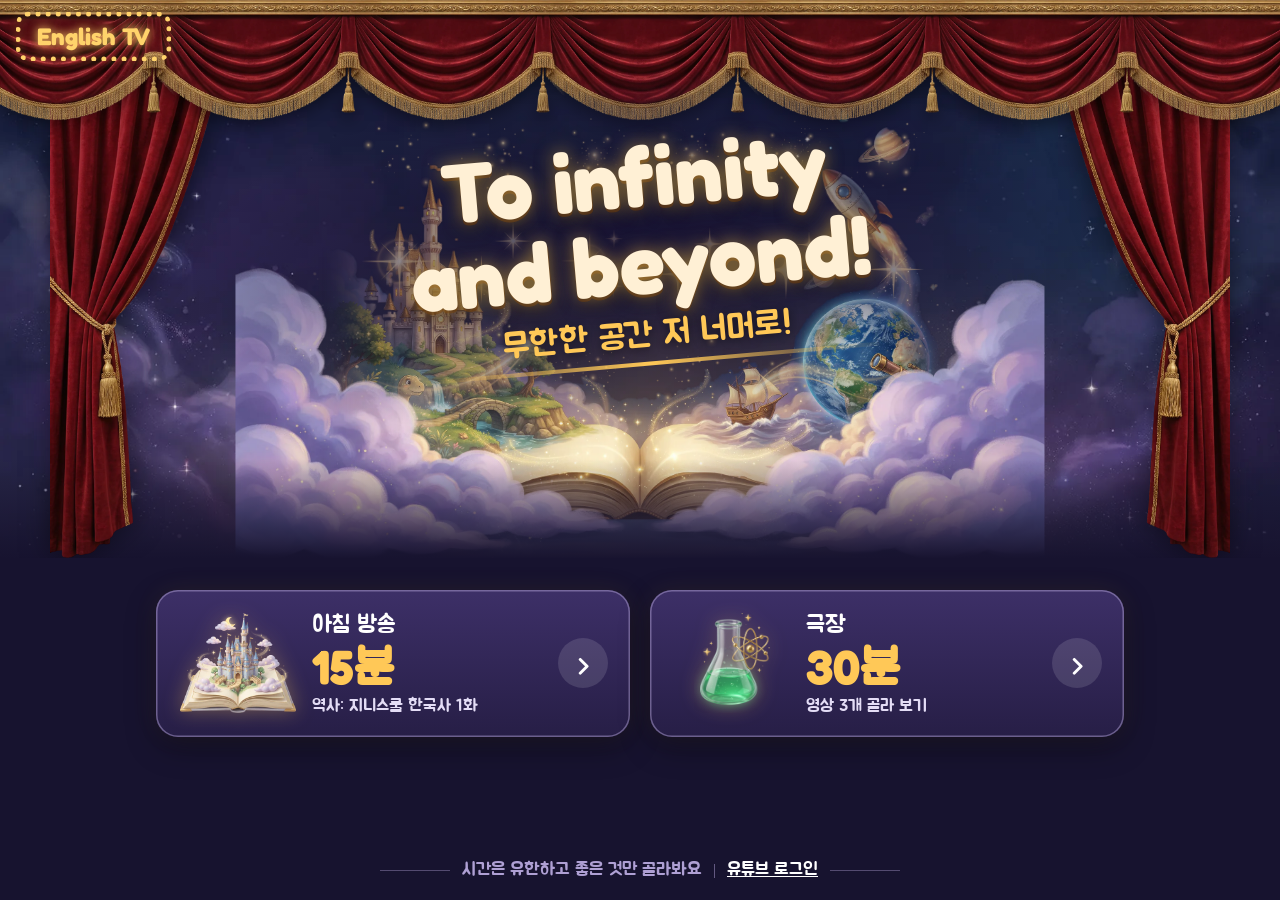
==== commit 54ea7adf: "Stage layout in stage.json with a drag-and-anchor editor; repeating valance tile Co-Authored-By: Cla" ====
--- a/index.html
+++ b/index.html
@@ -383,24 +383,13 @@
 }
 @media (orientation: landscape) and (max-height: 500px) { .scene { height: 62vh; } .home .doors { margin-top: -18px; } }
 @media (prefers-reduced-motion: reduce) { .tw, .rocket, .sparks { animation: none; } .cur { transition: none; } }
-/* ===== 그림 무대(2026-11-23): 별하늘 + 그림책 세계 + 구름 + 벨벳 커튼 ===== */
-.scene .sky { position: absolute; inset: 0; background: url(assets/world.webp) center bottom / auto 86% no-repeat, #120d38 url(assets/sky.webp) center bottom / cover no-repeat; }
-.sparkles { position: absolute; left: 50%; top: 2%; width: min(92%, 1000px); transform: translateX(-50%); opacity: .7; pointer-events: none; animation: drift 9s ease-in-out infinite; }
-@keyframes drift { 50% { transform: translateX(-50%) translateY(-8px); opacity: .95; } }
-.clouds { position: absolute; left: 0; bottom: -4%; width: 100%; height: 34%; object-fit: cover; object-position: center bottom; pointer-events: none; }
-.valance3 { position: absolute; z-index: 4; left: 0; right: 0; top: 0; height: min(30.7vw, 24%); background: url(assets/valance.webp) center top / 100% 100% no-repeat; filter: drop-shadow(0 6px 8px rgba(0,0,0,.45)); }
-.drape { position: absolute; z-index: 3; top: 0; height: 100%; width: clamp(110px, 19vw, 250px); max-width: none; object-fit: cover; transition: transform 1.6s cubic-bezier(.6,0,.2,1); filter: drop-shadow(0 0 14px rgba(0,0,0,.5)); }
-.drape.left { left: 0; transform-origin: left center; object-position: left top; }
-.drape.right { right: 0; transform-origin: right center; object-position: right top; }
-.home.closed .drape { transform: scaleX(2.3); }
 .scene::after { height: 18%; z-index: 1; }
-.title { z-index: 5; top: 24%; }
 .title::before { content: ""; position: absolute; z-index: -1; inset: -28% -12%; background: radial-gradient(closest-side, rgba(16,10,46,.72), rgba(16,10,46,.35) 60%, transparent); border-radius: 50%; }
 .home .motto { text-shadow: 0 0 18px rgba(255,200,87,.55), 0 3px 0 rgba(90,40,0,.55), 0 6px 18px rgba(0,0,0,.6); }
-@media (max-width: 639px) { .drape { width: 21vw; } }
-@media (prefers-reduced-motion: reduce) { .sparkles { animation: none; } .drape { transition: none; } }
 .dicon { object-fit: contain; }
 </style>
+<link rel="stylesheet" href="stage.css">
+<script src="stage.js"></script>
 </head>
 <body>
 
@@ -413,17 +402,20 @@
   </div>
 
   <section class="scene" id="scene">
-    <!-- 무대: 우주 배경 + 그림책 세계 → 반짝이 → 구름 → 커튼 (그림은 assets/, generate_imgs에서 tools/make_assets.py로 만듦) -->
+    <!-- 무대: 위치와 크기는 stage.json(배치 도구: tools/stage-editor.html), 그림은 assets/(tools/make_assets.py) -->
     <div class="sky" aria-hidden="true"></div>
-    <img class="sparkles" src="assets/sparkles.webp" alt="" aria-hidden="true">
-    <img class="clouds" src="assets/clouds.webp" alt="" aria-hidden="true">
-    <div class="valance3" aria-hidden="true"></div>
-    <img class="drape left" src="assets/curtain-left.webp" alt="" aria-hidden="true">
-    <img class="drape right" src="assets/curtain-right.webp" alt="" aria-hidden="true">
-    <div class="title">
-      <h1 class="motto" id="motto" lang="en">To infinity<br>and beyond!</h1>
-      <p class="motto-ko" id="mottoKo">무한한 공간 저 너머로!</p>
+    <div class="stage-frame">
+      <img class="world-img" data-layer="world" src="assets/world.webp" alt="" aria-hidden="true">
+      <img class="sparkles" data-layer="sparkles" src="assets/sparkles.webp" alt="" aria-hidden="true">
+      <img class="clouds" data-layer="clouds" src="assets/clouds.webp" alt="" aria-hidden="true">
+      <img class="drape left" data-layer="drapeL" src="assets/curtain-left.webp" alt="" aria-hidden="true">
+      <img class="drape right" data-layer="drapeR" src="assets/curtain-right.webp" alt="" aria-hidden="true">
+      <div class="title" data-layer="title">
+        <h1 class="motto" id="motto" lang="en">To infinity<br>and beyond!</h1>
+        <p class="motto-ko" id="mottoKo">무한한 공간 저 너머로!</p>
+      </div>
     </div>
+    <div class="valance3" data-layer="valance" aria-hidden="true"></div>
   </section>
 
   <main class="center">
@@ -1079,7 +1071,7 @@
 
 /* 홈 화면 앱은 예전 페이지를 계속 들고 있을 수 있어서, 화면으로 돌아올 때와 10분마다 새 버전이 있는지 확인해요.
    영상을 보거나 고르는 중에는 건드리지 않고, 첫 화면에 있을 때만 새로 불러와요. 올릴 때마다 BUILD를 바꿔 주세요. */
-const BUILD = "2026-11-24-1";
+const BUILD = "2026-11-24-2";
 async function checkUpdate() {
   if (!$("#player").hidden || !$("#picker").hidden || !$("#cheer").hidden) return;
   try {
@@ -1092,6 +1084,9 @@
 setInterval(checkUpdate, 10 * 60000);
 
 // 앱을 켤 때 한 번, 막이 양옆으로 열려요
+// 무대 배치: 기본값으로 먼저 놓고 stage.json을 받으면 다시 놓기
+const setStage = Stage.attach($("#scene"));
+fetch("stage.json?b=" + BUILD, { cache: "no-store" }).then(r => r.ok ? r.json() : null).then(c => c && setStage(c)).catch(() => {});
 (function openCurtains() {
   const h = $("#home"); h.classList.add("closed");
   requestAnimationFrame(() => requestAnimationFrame(() => setTimeout(() => h.classList.remove("closed"), 250)));
--- a/stage.css
+++ b/stage.css
@@ -0,0 +1,14 @@
+/* 무대 그림 공통 모양(첫 화면과 배치 도구가 함께 씀). 위치·크기는 stage.js가 stage.json대로 정해요. */
+.scene .sky { position: absolute; inset: 0; background: #120d38 url(assets/sky.webp) center bottom / cover no-repeat; }
+.stage-frame { position: absolute; top: 0; bottom: 0; left: 0; right: 0; margin: 0 auto; }
+.stage-frame > img { position: absolute; max-width: none; display: block; }
+.scene .sparkles { pointer-events: none; animation: drift 9s ease-in-out infinite; }
+@keyframes drift { 50% { transform: translateY(-8px); } }
+.scene .clouds { pointer-events: none; }
+.valance3 { position: absolute; z-index: 4; left: 0; right: 0; top: 0; background: url(assets/valance.webp) center top / auto 100% repeat-x; filter: drop-shadow(0 6px 8px rgba(0,0,0,.45)); }
+.scene .drape { z-index: 3; transition: transform 1.6s cubic-bezier(.6,0,.2,1); filter: drop-shadow(0 0 14px rgba(0,0,0,.5)); }
+.scene .drape.left { transform-origin: left center; }
+.scene .drape.right { transform-origin: right center; }
+.home.closed .drape { transform: scaleX(2.3); }
+.scene .title { position: absolute; z-index: 5; transform: rotate(-5deg); width: min(86%, 760px); text-align: center; }
+@media (prefers-reduced-motion: reduce) { .scene .sparkles { animation: none; } .scene .drape { transition: none; } }
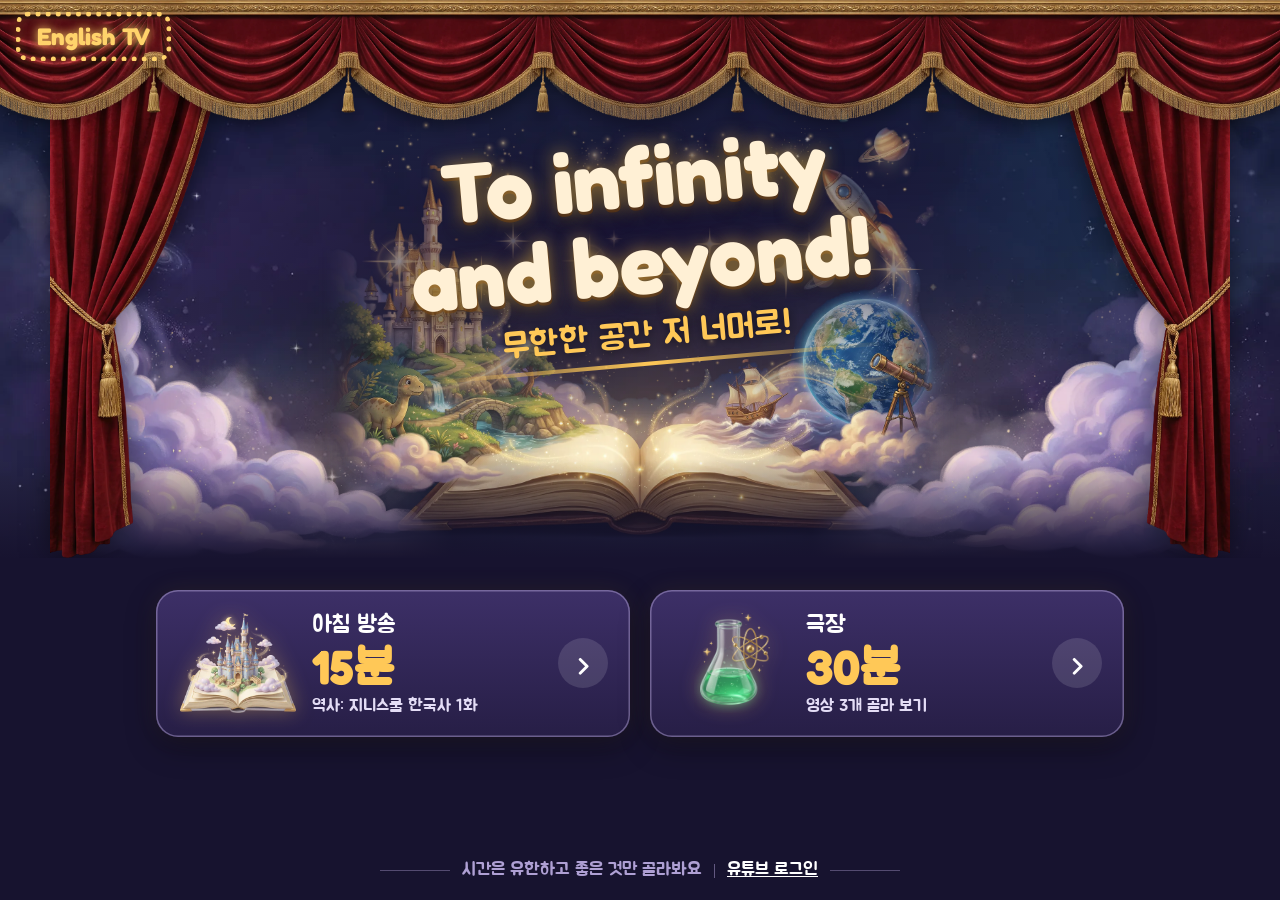
==== commit c22fadad: "Split the clouds into left and right pieces like the curtains Co-Authored-By: Claude Opus 5.5 <norep" ====
--- a/index.html
+++ b/index.html
@@ -407,7 +407,8 @@
     <div class="stage-frame">
       <img class="world-img" data-layer="world" src="assets/world.webp" alt="" aria-hidden="true">
       <img class="sparkles" data-layer="sparkles" src="assets/sparkles.webp" alt="" aria-hidden="true">
-      <img class="clouds" data-layer="clouds" src="assets/clouds.webp" alt="" aria-hidden="true">
+      <img class="clouds left" data-layer="cloudsL" src="assets/clouds-left.webp" alt="" aria-hidden="true">
+      <img class="clouds right" data-layer="cloudsR" src="assets/clouds-right.webp" alt="" aria-hidden="true">
       <img class="drape left" data-layer="drapeL" src="assets/curtain-left.webp" alt="" aria-hidden="true">
       <img class="drape right" data-layer="drapeR" src="assets/curtain-right.webp" alt="" aria-hidden="true">
       <div class="title" data-layer="title">
@@ -1071,7 +1072,7 @@
 
 /* 홈 화면 앱은 예전 페이지를 계속 들고 있을 수 있어서, 화면으로 돌아올 때와 10분마다 새 버전이 있는지 확인해요.
    영상을 보거나 고르는 중에는 건드리지 않고, 첫 화면에 있을 때만 새로 불러와요. 올릴 때마다 BUILD를 바꿔 주세요. */
-const BUILD = "2026-11-24-2";
+const BUILD = "2026-11-24-3";
 async function checkUpdate() {
   if (!$("#player").hidden || !$("#picker").hidden || !$("#cheer").hidden) return;
   try {
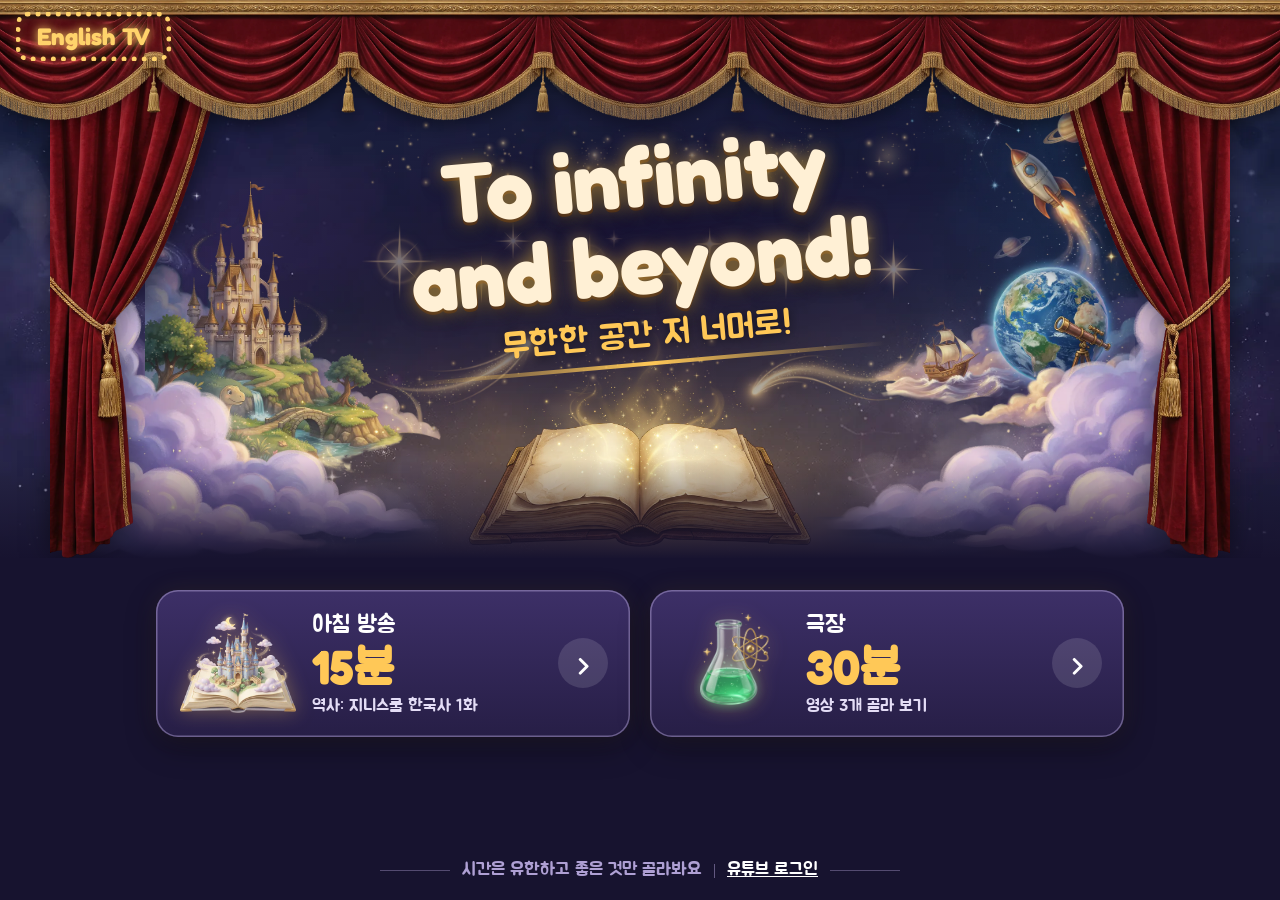
==== commit 675935ab: "Split the storybook world, add the book as its own piece, and keep one stage layout per screen size " ====
--- a/index.html
+++ b/index.html
@@ -405,10 +405,12 @@
     <!-- 무대: 위치와 크기는 stage.json(배치 도구: tools/stage-editor.html), 그림은 assets/(tools/make_assets.py) -->
     <div class="sky" aria-hidden="true"></div>
     <div class="stage-frame">
-      <img class="world-img" data-layer="world" src="assets/world.webp" alt="" aria-hidden="true">
+      <img class="world-img left" data-layer="worldL" src="assets/world-left.webp" alt="" aria-hidden="true">
+      <img class="world-img right" data-layer="worldR" src="assets/world-right.webp" alt="" aria-hidden="true">
       <img class="sparkles" data-layer="sparkles" src="assets/sparkles.webp" alt="" aria-hidden="true">
       <img class="clouds left" data-layer="cloudsL" src="assets/clouds-left.webp" alt="" aria-hidden="true">
       <img class="clouds right" data-layer="cloudsR" src="assets/clouds-right.webp" alt="" aria-hidden="true">
+      <img class="book" data-layer="book" src="assets/book.webp" alt="" aria-hidden="true">
       <img class="drape left" data-layer="drapeL" src="assets/curtain-left.webp" alt="" aria-hidden="true">
       <img class="drape right" data-layer="drapeR" src="assets/curtain-right.webp" alt="" aria-hidden="true">
       <div class="title" data-layer="title">
@@ -1072,7 +1074,7 @@
 
 /* 홈 화면 앱은 예전 페이지를 계속 들고 있을 수 있어서, 화면으로 돌아올 때와 10분마다 새 버전이 있는지 확인해요.
    영상을 보거나 고르는 중에는 건드리지 않고, 첫 화면에 있을 때만 새로 불러와요. 올릴 때마다 BUILD를 바꿔 주세요. */
-const BUILD = "2026-11-24-3";
+const BUILD = "2026-11-24-4";
 async function checkUpdate() {
   if (!$("#player").hidden || !$("#picker").hidden || !$("#cheer").hidden) return;
   try {
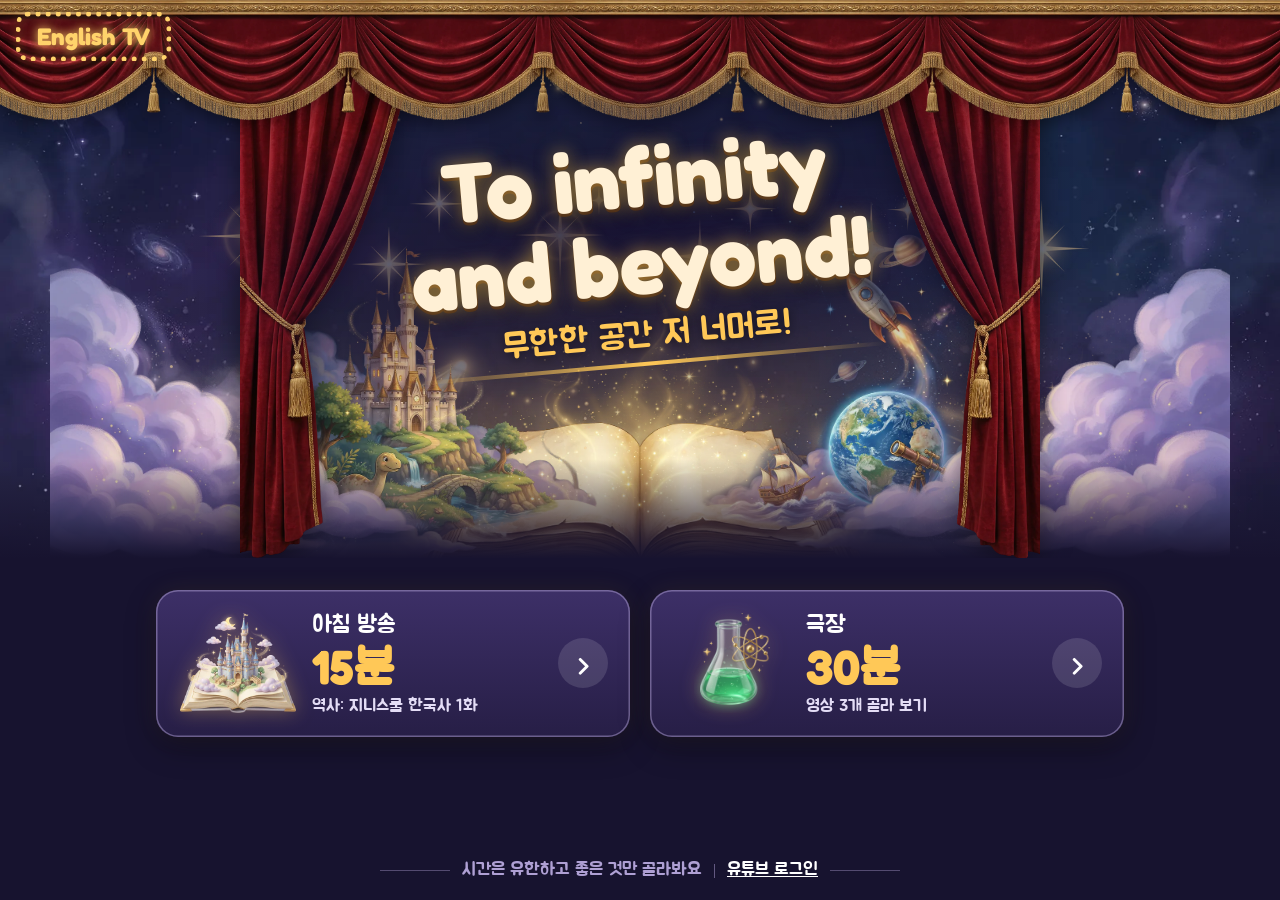
==== commit dbd0f1c2: "Stage layout from the editor Co-Authored-By: Claude Opus 5.5 <noreply@anthropic.com>" ====
--- a/index.html
+++ b/index.html
@@ -312,7 +312,6 @@
 .home .center { padding-left: max(16px, env(safe-area-inset-left, 0px)); padding-right: max(16px, env(safe-area-inset-right, 0px)); padding-top: 0; justify-content: flex-start; max-width: 920px; }
 .scene { position: relative; height: clamp(340px, 62vh, 660px); overflow: hidden; transition: height .5s ease; }
 .world { position: absolute; inset: 0; width: 100%; height: 100%; display: block; }
-.scene::after { content: ""; position: absolute; left: 0; right: 0; bottom: -1px; height: 34%; background: linear-gradient(transparent, var(--midnight)); pointer-events: none; }
 .valance2 { position: absolute; z-index: 3; left: 0; right: 0; top: 0; height: 58px;
   background:
     radial-gradient(ellipse 50% 100% at 50% 0, #c3173f 0 55%, #8b0c30 70%, transparent 71%) 0 0 / 150px 58px repeat-x,
@@ -383,7 +382,6 @@
 }
 @media (orientation: landscape) and (max-height: 500px) { .scene { height: 62vh; } .home .doors { margin-top: -18px; } }
 @media (prefers-reduced-motion: reduce) { .tw, .rocket, .sparks { animation: none; } .cur { transition: none; } }
-.scene::after { height: 18%; z-index: 1; }
 .title::before { content: ""; position: absolute; z-index: -1; inset: -28% -12%; background: radial-gradient(closest-side, rgba(16,10,46,.72), rgba(16,10,46,.35) 60%, transparent); border-radius: 50%; }
 .home .motto { text-shadow: 0 0 18px rgba(255,200,87,.55), 0 3px 0 rgba(90,40,0,.55), 0 6px 18px rgba(0,0,0,.6); }
 .dicon { object-fit: contain; }
@@ -419,6 +417,7 @@
       </div>
     </div>
     <div class="valance3" data-layer="valance" aria-hidden="true"></div>
+    <div class="stage-fade" data-layer="fade" aria-hidden="true"></div>
   </section>
 
   <main class="center">
@@ -1074,7 +1073,7 @@
 
 /* 홈 화면 앱은 예전 페이지를 계속 들고 있을 수 있어서, 화면으로 돌아올 때와 10분마다 새 버전이 있는지 확인해요.
    영상을 보거나 고르는 중에는 건드리지 않고, 첫 화면에 있을 때만 새로 불러와요. 올릴 때마다 BUILD를 바꿔 주세요. */
-const BUILD = "2026-11-24-4";
+const BUILD = "2026-11-24-6";
 async function checkUpdate() {
   if (!$("#player").hidden || !$("#picker").hidden || !$("#cheer").hidden) return;
   try {
--- a/stage.css
+++ b/stage.css
@@ -1,4 +1,5 @@
 /* 무대 그림 공통 모양(첫 화면과 배치 도구가 함께 씀). 위치·크기는 stage.js가 stage.json대로 정해요. */
+.scene { isolation: isolate; }   /* 무대 그림 순서가 아래 카드 위로 올라오지 않게 */
 .scene .sky { position: absolute; inset: 0; background: #120d38 url(assets/sky.webp) center bottom / cover no-repeat; }
 .stage-frame { position: absolute; top: 0; bottom: 0; left: 0; right: 0; margin: 0 auto; }
 .stage-frame > img { position: absolute; max-width: none; display: block; }
@@ -10,5 +11,6 @@
 .scene .drape.left { transform-origin: left center; }
 .scene .drape.right { transform-origin: right center; }
 .home.closed .drape { transform: scaleX(2.3); }
+.stage-fade { position: absolute; left: 0; right: 0; bottom: -1px; height: 18%; background: linear-gradient(transparent, var(--midnight, #17132f)); pointer-events: none; }
 .scene .title { position: absolute; z-index: 5; transform: rotate(-5deg); width: min(86%, 760px); text-align: center; }
 @media (prefers-reduced-motion: reduce) { .scene .sparkles { animation: none; } .scene .drape { transition: none; } }
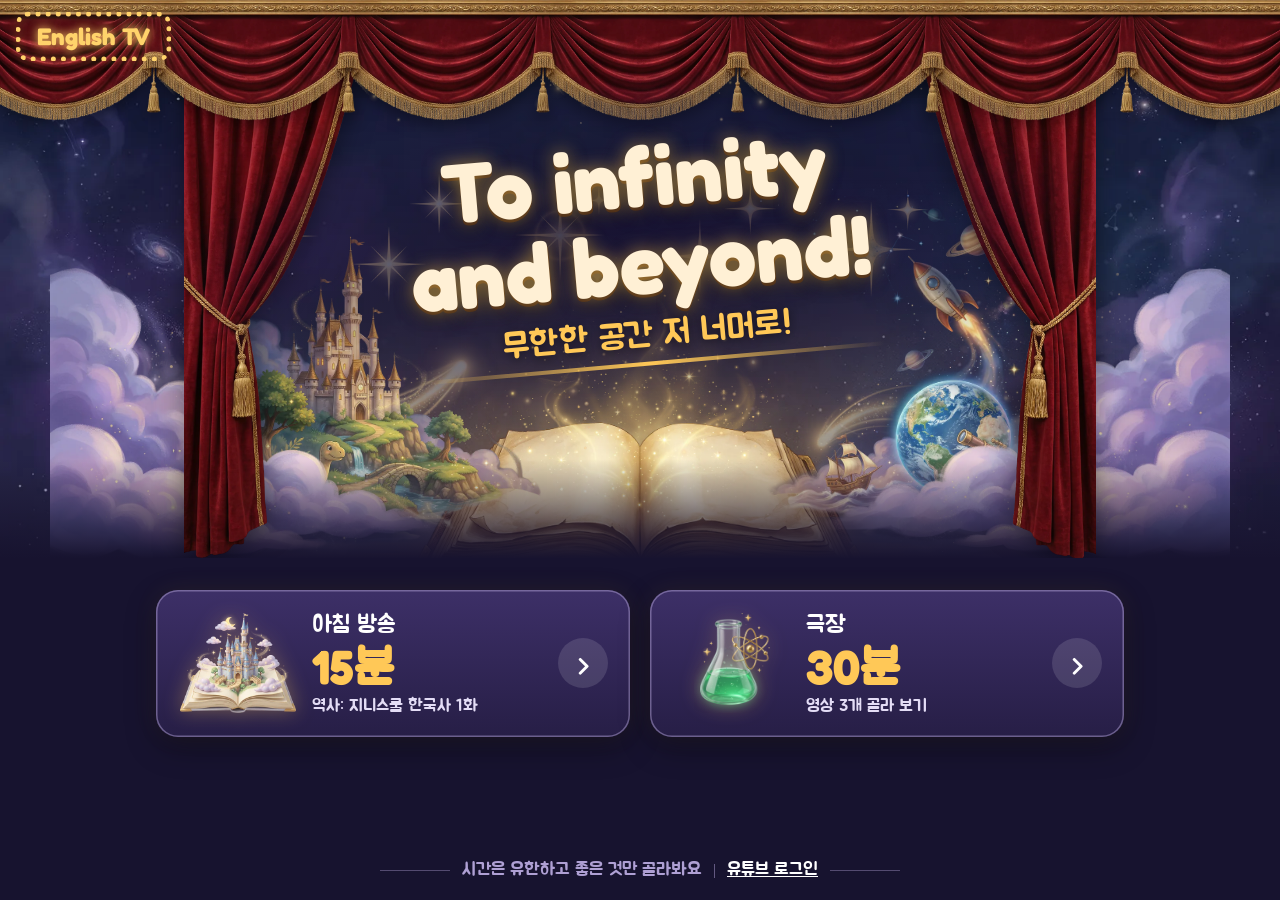
==== commit a9f1d998: "New stage layout; editor saves automatically Co-Authored-By: Claude Opus 5.5 <noreply@anthropic.com>" ====
--- a/index.html
+++ b/index.html
@@ -1073,7 +1073,7 @@
 
 /* 홈 화면 앱은 예전 페이지를 계속 들고 있을 수 있어서, 화면으로 돌아올 때와 10분마다 새 버전이 있는지 확인해요.
    영상을 보거나 고르는 중에는 건드리지 않고, 첫 화면에 있을 때만 새로 불러와요. 올릴 때마다 BUILD를 바꿔 주세요. */
-const BUILD = "2026-11-24-6";
+const BUILD = "2026-11-24-7";
 async function checkUpdate() {
   if (!$("#player").hidden || !$("#picker").hidden || !$("#cheer").hidden) return;
   try {
